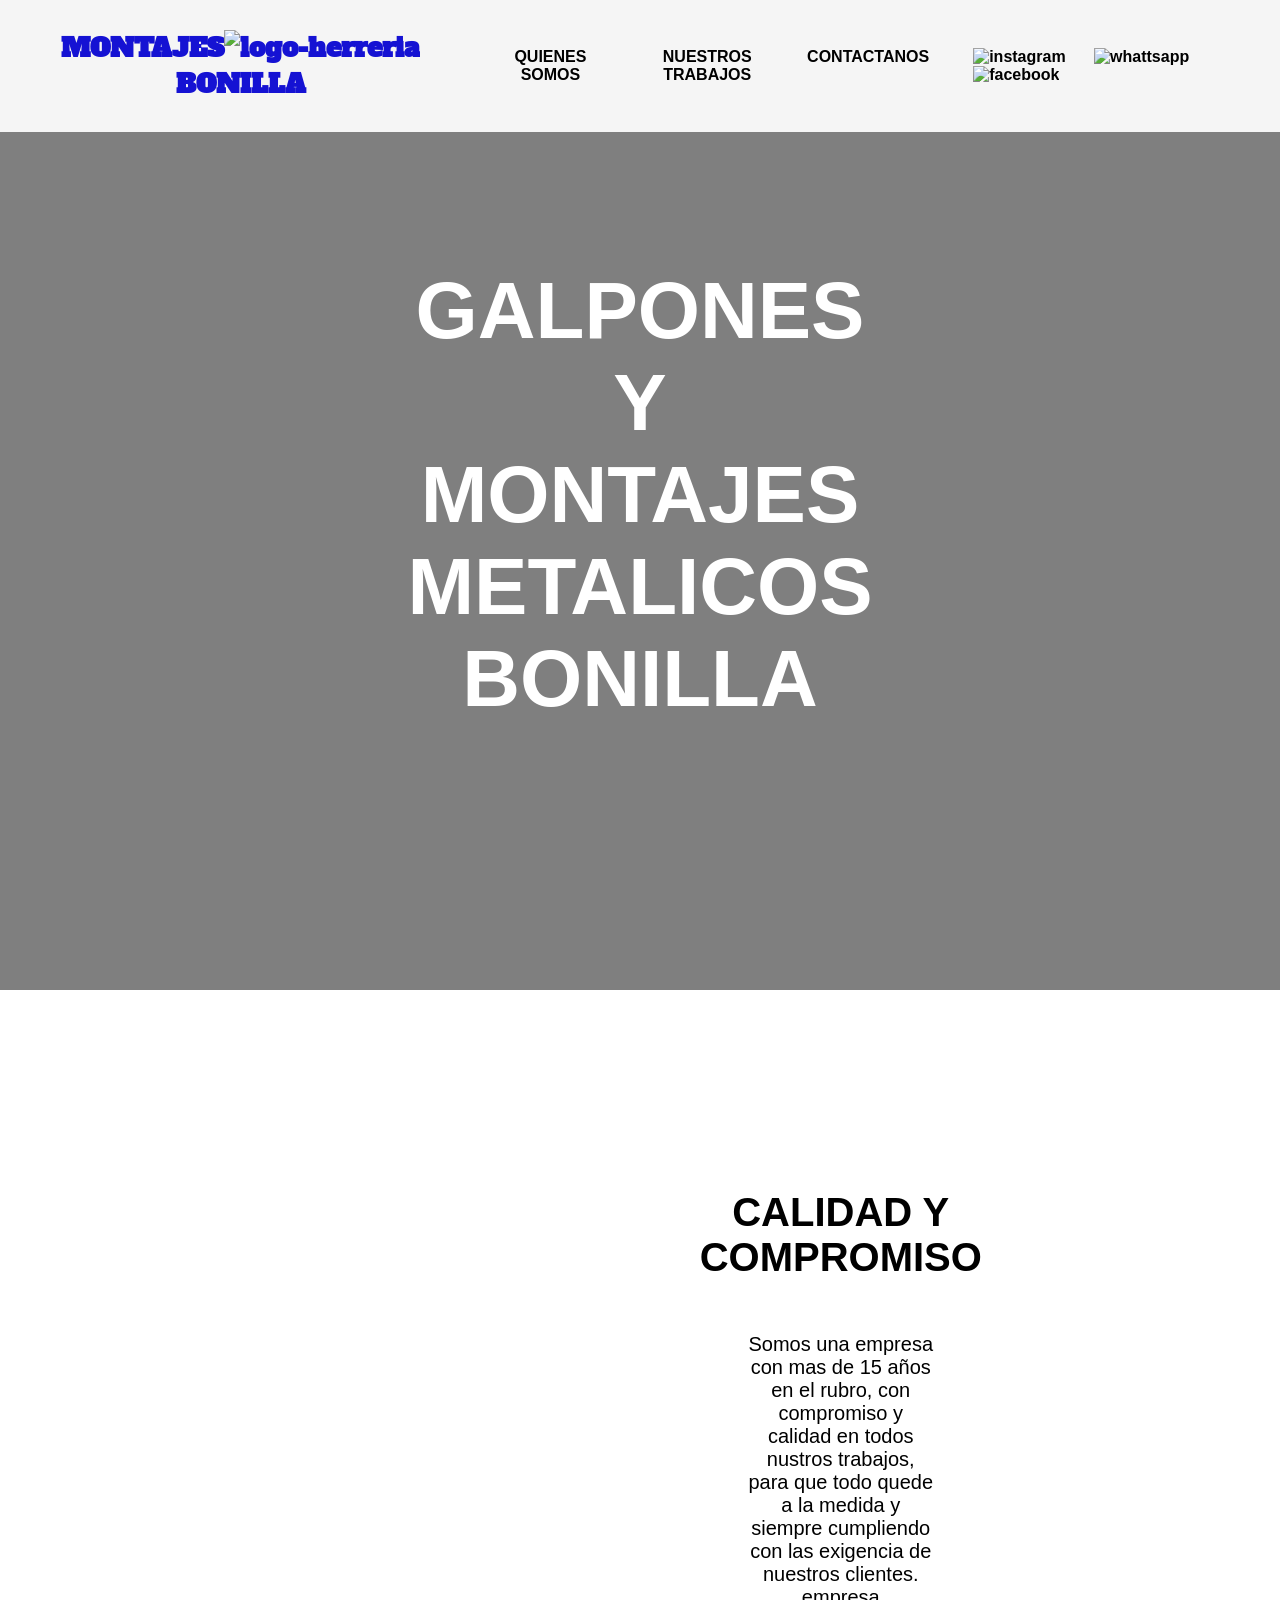
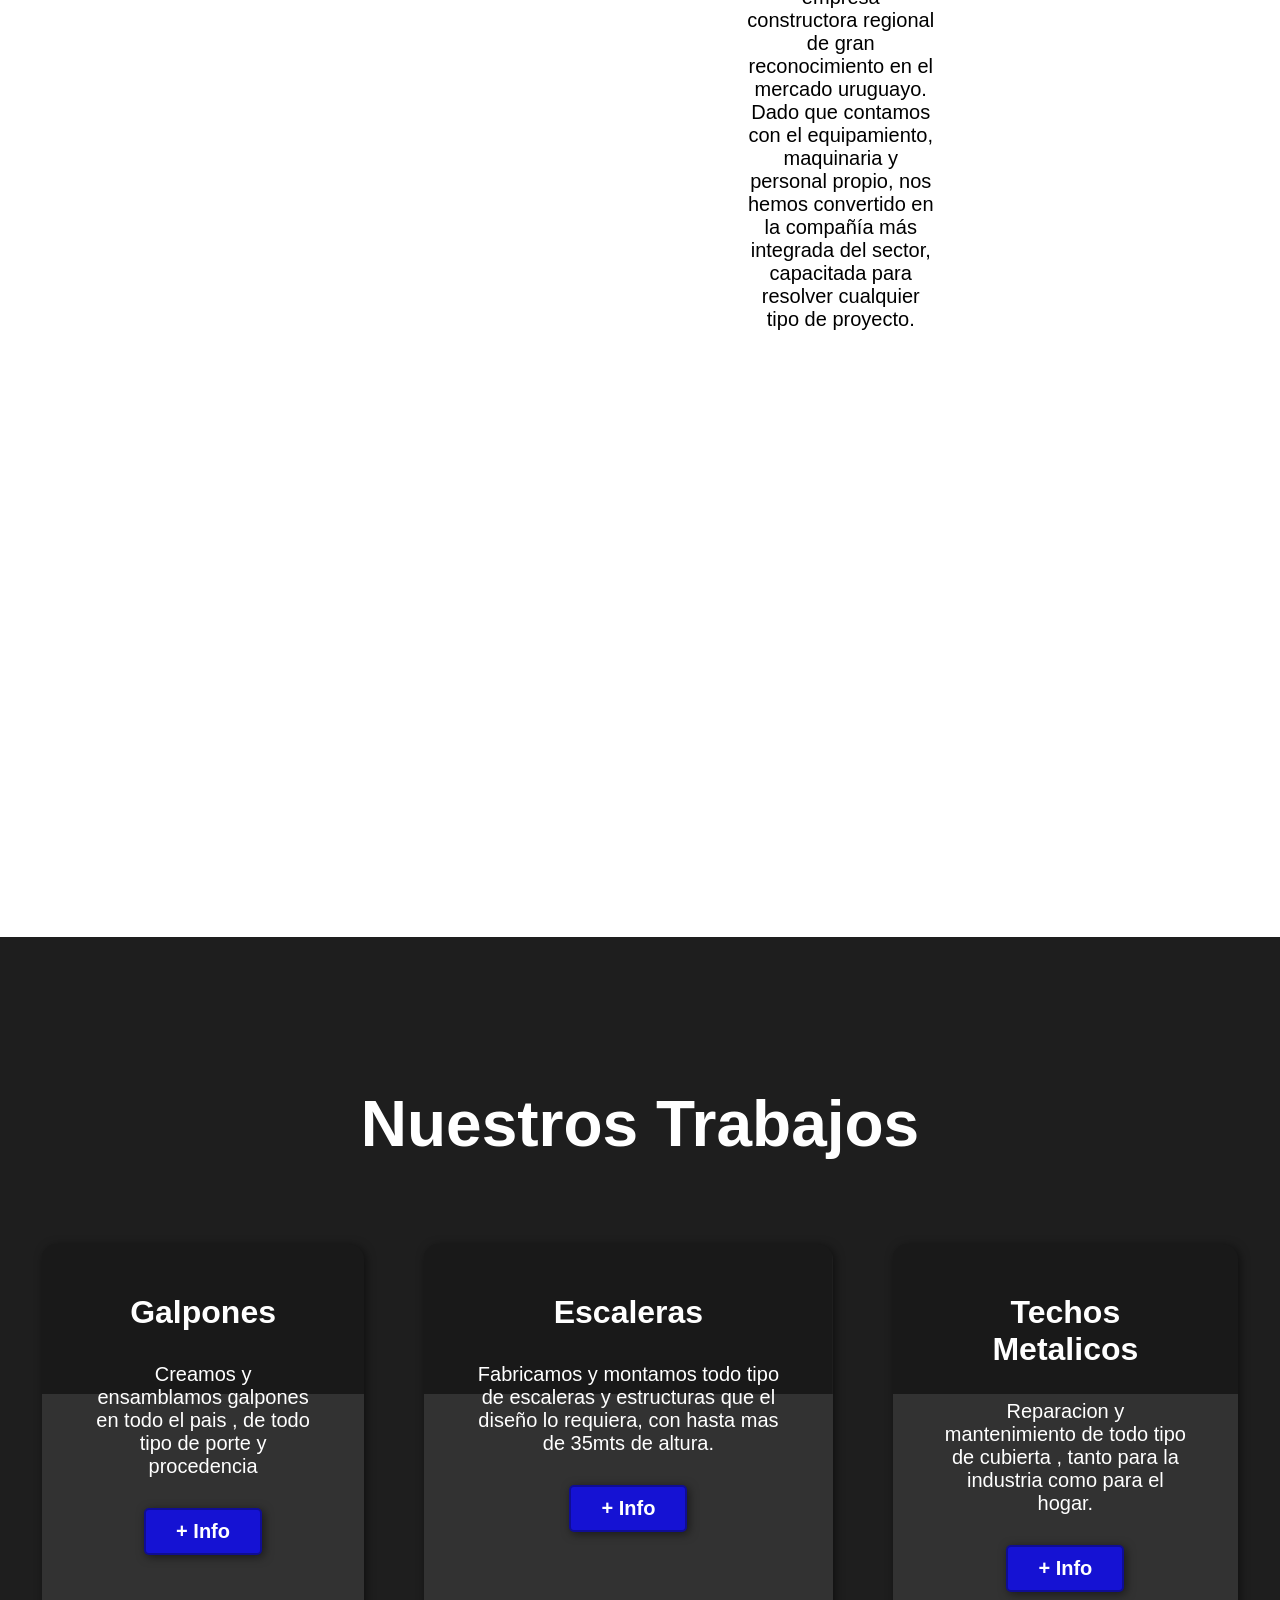
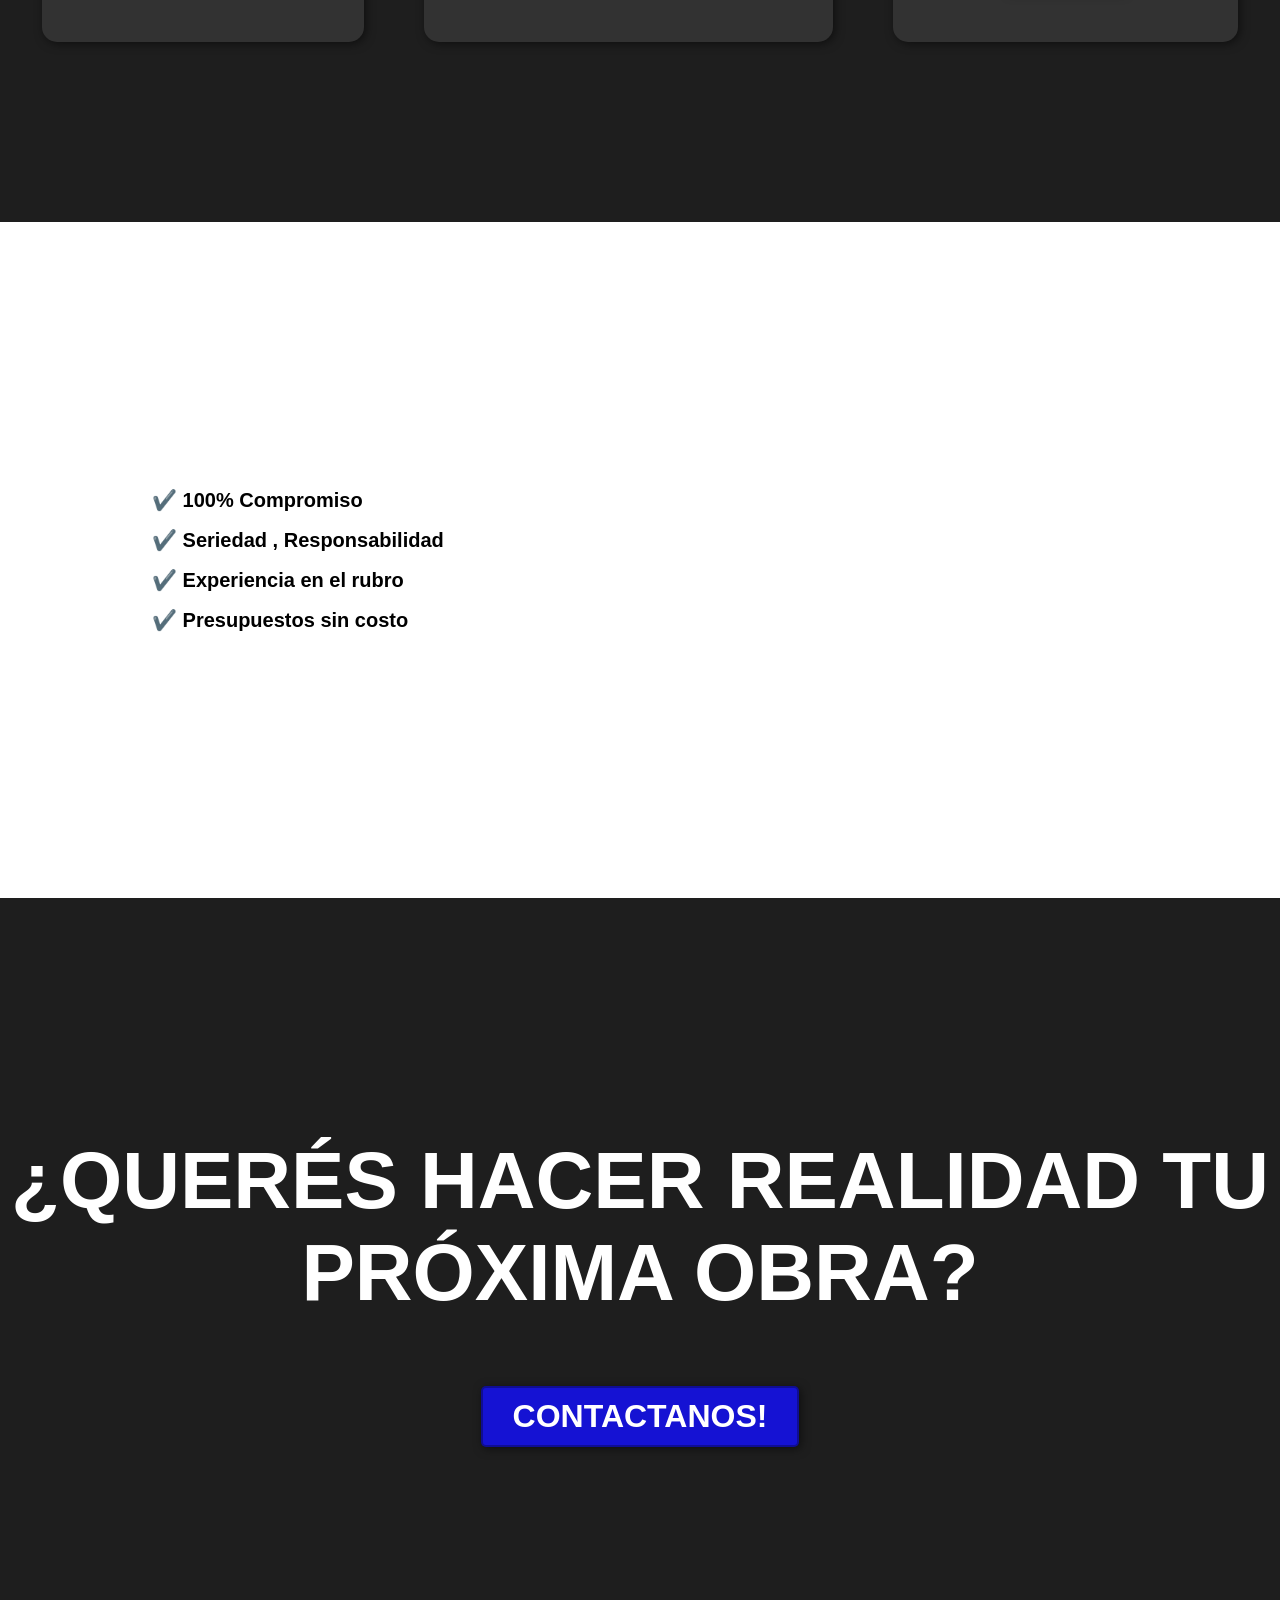
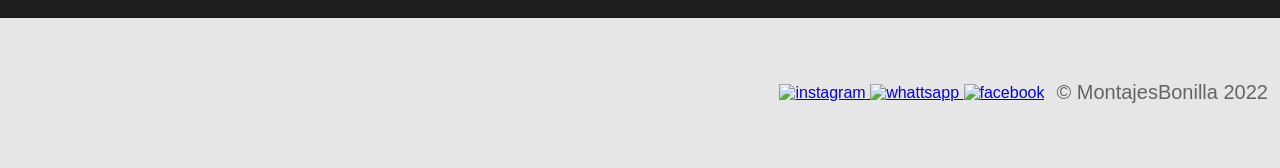
==== index.html @ 1d988ba9 "commit inicial" ====
<!DOCTYPE html>
<html lang="en">
<head>
    <title>MontajesMetalicos</title>
    
    <link rel="stylesheet" href="index.css">
    <link rel="preconnect" href="https://fonts.gstatic.com" crossorigin>
    <link rel="preconnect" href="https://fonts.googleapis.com">
    <link rel="preconnect" href="https://fonts.googleapis.com">
    <link rel="preconnect" href="https://fonts.gstatic.com" crossorigin>
    <link href="https://fonts.googleapis.com/css2?family=Alfa+Slab+One&display=swap" rel="stylesheet">

</head>
<body>
    <header>
        <div class="container">
            
            <a class="logo-a" href="index.html"><p class="logo"> MONTAJES<img class="img-logo" src="media/logoherrero.png" alt="logo-herreria">BONILLA</p></a>
            

            <nav>
                <a href="#calidad">QUIENES SOMOS</a>
                <a href="#nuestros-programas">NUESTROS TRABAJOS</a>
                <a href="#caracteristicas">CONTACTANOS</a>
            </nav>

            <div class="img-face">

                <a href="https://www.instagram.com/herreria_y_montajemetalicos" target="_blank">
                    <img src="media/instagram.png" alt="instagram">
                </a>
              <a href="//wa.me/59894793989" target="_blank" >
                <img src="media/whatsapp.png" alt="whattsapp">
              </a>
            
             <a href="https://m.facebook.com/profile.php?id=100063585583463&_rdr" target="_blank"><img  src="media/facebook.png" alt="facebook"></a>
            </div>
        </div>
    </header>

    <section id="hero">
        <h1>GALPONES <br>Y <br>MONTAJES <br>METALICOS <br> BONILLA</h1>
       
    </section>

    <section id="calidad">
        <div class="container">
            <div class="img-container1"></div>
            <div class="img-container2"></div>
            <div class="img-container3"></div>
   
            <div class="texto">

                <h2>CALIDAD Y COMPROMISO</h2>
                <p>Somos una empresa con mas de 15 años en el rubro,
                   con compromiso y calidad en todos nustros trabajos,
                   para que todo quede a la medida y siempre cumpliendo con las exigencia de nuestros clientes.
                   empresa constructora regional de gran reconocimiento en el mercado uruguayo. 
                   Dado que contamos con el equipamiento, maquinaria y personal propio, 
                   nos hemos convertido en la compañía más integrada del sector, 
                   capacitada para resolver cualquier tipo de proyecto.
                   
                </p>
            </div>
        </div>
    </section>

    <section id="nuestros-programas">
        <div class="container">
            <h2>Nuestros Trabajos</h2>
            <div class="programas">
                <div class="carta">
                    <h3>Galpones</h3>
                    <p>Creamos y ensamblamos galpones en todo el pais , de todo tipo de porte y procedencia </p>
                    <form action="https://www.instagram.com/herreria_y_montajemetalicos" target="_blank">
                        <button>+ Info</button>
                    </form>
                    </div>
                <div class="carta">
                    <h3>Escaleras</h3>
                    <p>Fabricamos y montamos todo tipo de escaleras y estructuras que el diseño lo requiera, con hasta mas de 35mts de altura.</p>
                    <form action="https://www.instagram.com/herreria_y_montajemetalicos" target="_blank">
                        <button>+ Info</button>
                    </form>
                </div>
                <div class="carta">
                    <h3>Techos Metalicos</h3>
                    <p>Reparacion y mantenimiento de todo tipo de cubierta , tanto para la industria como para el hogar.</p>
                    <form action="https://www.instagram.com/herreria_y_montajemetalicos" target="_blank">
                        <button>+ Info</button>
                    </form>
                </div>  
            </div>
        </div>
    </section>

    <section id="caracteristicas">
        <div class="container">
            <ul>
                <li>✔️ 100% Compromiso</li>
                <li>✔️ Seriedad , Responsabilidad</li>
                <li>✔️ Experiencia en el rubro</li>
                <li>✔️ Presupuestos sin costo</li>
            </ul>
        </div>
    </section>

    <section id="final">
        <h2>¿QUERÉS HACER REALIDAD TU PRÓXIMA OBRA?</h2>
        <form action="https://wa.me/59894793989" target="_blank">
            <button class="btnescala">CONTACTANOS!</button>
        </form>
    </section>

    <footer>
        <div class="container">
            <div class="img-face">

                <a href="https://www.instagram.com/herreria_y_montajemetalicos" target="_blank">
                    <img src="media/instagram.png" alt="instagram">
                </a>
              <a href="//wa.me/59894793989" target="_blank" >
                <img src="media/whatsapp.png" alt="whattsapp">
              </a>
            
             <a href="https://m.facebook.com/profile.php?id=100063585583463&_rdr" target="_blank"><img  src="media/facebook.png" alt="facebook"></a>
            </div>
            <p>&copy; MontajesBonilla 2022</p>
        </div>
    </footer>
</body>
</html>
---- index.css ----
*{
    box-sizing: border-box;
}

html{
    scroll-behavior: smooth;
}

body{
    font-family: 'Roboto', sans-serif;
    margin: 0;
}

h1{ font-size: 3.3em;}
h2{ font-size: 2.5em;}
h3{ font-size: 2em;}
p{ font-size: 1.25em; text-align: center;} 
ul{ list-style: none;}
li{ font-size: 1.25em;}

button{
    cursor: pointer;
    font-size: 1.25em;
    font-weight: bold;
    padding: 10px 30px;
    border-radius: 5px;
    border: 2px solid rgba(0,0,0,0.3);
    box-shadow: 2px 2px 10px rgba(0,0,0,0.5);
    color: white;
    background-color: rgb(21, 18, 211);
}

button:hover{
    background-color: rgb(21, 19, 167);
}

.container{
    max-width: 1400px;
    margin: auto;
}

.color-acento{ color:rgb(21, 18, 211); }

header{
    background-color: rgb(245,245,245);
    
}
.container .img-logo{
 height: 45px;
 width: 45px;
 padding: 0;
 margin: 0%;
}
header .logo{
    margin: 0;
    padding: 25px 10px;
    font-weight: bold;
    color: rgb(21, 18, 211);
    font-size: 1.6em;
    font-family: 'Alfa Slab One', cursive;
}

header .container{
    display: flex;
    flex-direction: column;
    align-items: center;
}
.container .img-face img:hover{
    transform: scale(1.3);
    transition: all 300ms ease;
}
.container .img-face img{
    width: 30px;
    height: 30px;
}
header nav{
    
    display: flex;
    flex-direction: column;
    text-align: center;
    padding-bottom: 25px;
}

header a{
    
    padding: 5px 12px;
    text-decoration: none;
    font-weight: bold;
    color: black;
}

header a:hover{
    color: rgb(21, 18, 211);
    transform: scale(1.1);
    transition: all 300ms ease;
    

}

#hero{
    display: flex;
    align-items: center;
    justify-content: center;
    text-align: center;
    flex-direction: column;
    height: 110vh;
    background-image: linear-gradient(
        0deg,
        rgba(0,0,0,0.5),
        rgba(0,0,0,0.5)
    )
    ,url("media/galpon.jpg");
    background-repeat: no-repeat;
    background-size: cover;
    background-position: center center;
}

#hero h1{
    color: white;
}


#calidad .container{
    text-align: center;
    padding: 200px 12px;
}

#nuestros-programas{
    background-color: rgb(30,30,30);
    color: white;
    text-align: center;
}

#nuestros-programas .container{
    padding: 150px 12px;
}

#nuestros-programas h2{
    margin-top: 0;
    font-size: 3.2em;
}

#nuestros-programas p{
    display: none;
}

#nuestros-programas .carta:hover{
    transform: scale(1.1);
    transition: all 300ms ease;
   
}

#nuestros-programas .carta{
    background-position: center center;
    background-size: cover;
    padding: 50px 0px;
    margin: 30px;
    border-radius: 15px;
}

.carta:first-child{
    background-image: linear-gradient(
        0deg,
        rgba(0,0,0,0.5),
        rgba(0,0,0,0.5)
    )
    ,url("media/masgalpones.jpg");

}

.carta:nth-child(2){
    background-image: linear-gradient(
        0deg,
        rgba(0,0,0,0.5),
        rgba(0,0,0,0.5)
    )
    ,url("media/escalera4.jpg");
}

.carta:nth-child(3){
    background-image: linear-gradient(
        0deg,
        rgba(0,0,0,0.5),
        rgba(0,0,0,0.5)
    )
    ,url("media/Techopro.jpg");

}

#caracteristicas .container{
    text-align: center;
    padding: 250px 12px;
}

#caracteristicas li{
    margin: 16px 0px;
    font-weight: bold;
}

#final{
    display: flex;
    flex-direction: column;
    justify-content: center;
    align-items: center;
    text-align: center;
    background-color: rgb(30,30,30);
    color: white;
    height: 80vh;
}

#final h2{
    font-size: 9vw;
}

#final button{
    font-size: 5vw;
}

footer{
   
    background-color: rgb(230,230,230);
}

footer p{
    margin: 0;
    padding: 12px;
    color: rgb(100,100,100);
}

footer .img-face img{
    width: 30px;
    height: 30px;
    
}


footer .container{
    height: 150px;
    display: flex;
    justify-content: center;
    align-items: center;
    text-align: center;
}

@media (min-width: 850px){
    header{
        position: fixed;
        width: 100%;
    }
    
    header .container{
        flex-direction: row;
        justify-content: space-between;
    }

    header nav{
        flex-direction: row;
        padding-bottom: 0;
        padding-right: 20px;
    }

    #hero h1{
        font-size: 5em;
    }

    #calidad .container{
        display: grid;
        row-gap: 10px;
        column-gap: 10px;
        grid-template-columns: repeat(4,1fr);
        grid-template-rows: repeat(3,1fr);
        grid-auto-columns: minmax(200px auto);
        grid-auto-rows: minmax(200px,auto);
    }

     #calidad{
        max-width: 1200px;
        margin: auto;
     }

    #calidad .texto{
        grid-column: 3/5;
        grid-row: 1/3;
        width: 50%;
        align-items: center;
        max-width: 600px;
        text-align: center;
        padding-left: 100px;
        display: flex;
        flex-direction: column;
        justify-content: center;
    }

    #calidad h2{
        margin-top: 0px;
    }

    #calidad .img-container1{
        border-radius: 5px;
        grid-column: 1/3;
        grid-row: 1/2;
        background-image: url("media/gruapro34.jpg");
        background-size: cover;
        background-position: center center;
        height: auto;
        width: auto; 
    }

    #calidad .img-container2{
        border-radius: 5px;
        grid-column: 1/2;
        grid-row: 2/3;
        background-image: url("media/patiocasa.jpg");
        background-size: cover;
        background-position: center center;
        height: auto;
        width: auto; 
    }
    #calidad .img-container3{
        border-radius: 5px;
        grid-column: 2/3;
        grid-row: 2/3;
        background-image: url("media/trabajadorenescalera.jpg");
        background-size: cover;
        background-position: center center;
        height: auto;
        width: auto; 
    }

    #nuestros-programas .programas{
        display: flex;
        justify-content: center;
    }

    #nuestros-programas p{
        display: block;
        margin-bottom: 30px;
    }

    #nuestros-programas h2{
        font-size: 4em;
    }

    #nuestros-programas h3{
        margin-top: 0;
    }

    #nuestros-programas .carta{
        
        padding: 50px;
        background-size: 100% 150px;
        background-repeat: no-repeat;
        background-position-y: 0;
        background-color: rgba(50, 50, 50, 1);
        box-shadow: 2px 2px 10px rgba(0,0,0,0.5);
    }
    #nuestros-programas .carta:hover{
        transform: scale(1.1);
        transition: all 300ms ease;
       
    }

    .carta:first-child{
        background-image: linear-gradient(
            0deg,
            rgba(0,0,0,0.5),
            rgba(0,0,0,0.5)
        )
        ,url("media/galpon2.jpg");

    }

    .carta:nth-child(2){
        background-image: linear-gradient(
            0deg,
            rgba(0,0,0,0.5),
            rgba(0,0,0,0.5)
        )
        ,url("media/escalera4.jpg");
    }

    .carta:nth-child(3){
        background-image: linear-gradient(
            0deg,
            rgba(0,0,0,0.5),
            rgba(0,0,0,0.5)
        )
        ,url("media/Techopro.jpg");

    }

    #caracteristicas{
        background-image: url("media/logoherrero.png");
        background-repeat: no-repeat;
        background-size: 500px 400px;
        background-position: calc(100vw - 500px) 120px;
    }

    #caracteristicas .container{
        text-align: initial;
    }

    #caracteristicas ul{
        margin-left: 100px;
    }

    #final h2{
        font-size: 5em;
    }
    #final .btnescala:hover{
        transform: scale(1.1);
        cursor: pointer;
        transition: all 300ms ease;
    }
    #final button{
        font-size: 2em;

    }

    footer .container{
        justify-content: flex-end;
    }
}

@media (min-width: 1200px) {
    #caracteristicas{
        background-position-x: calc(100vw - 800px);
    }
}
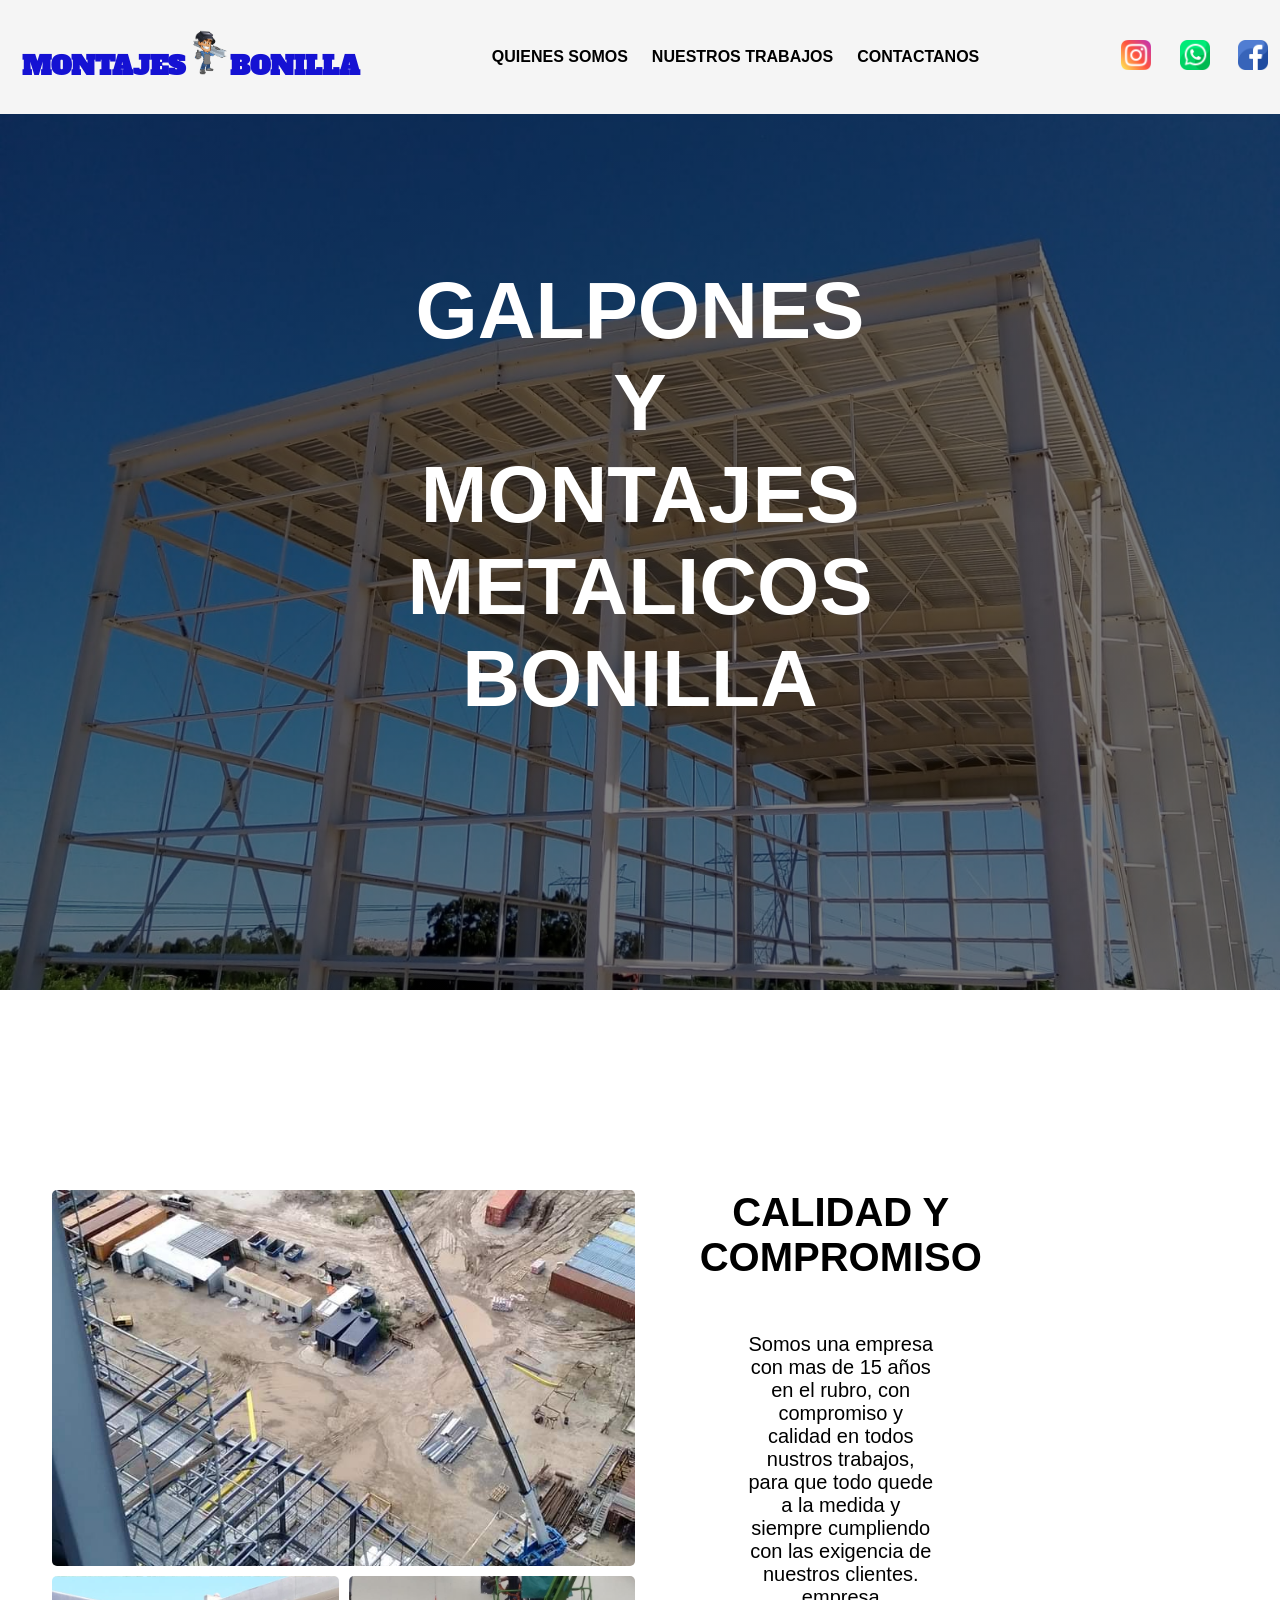
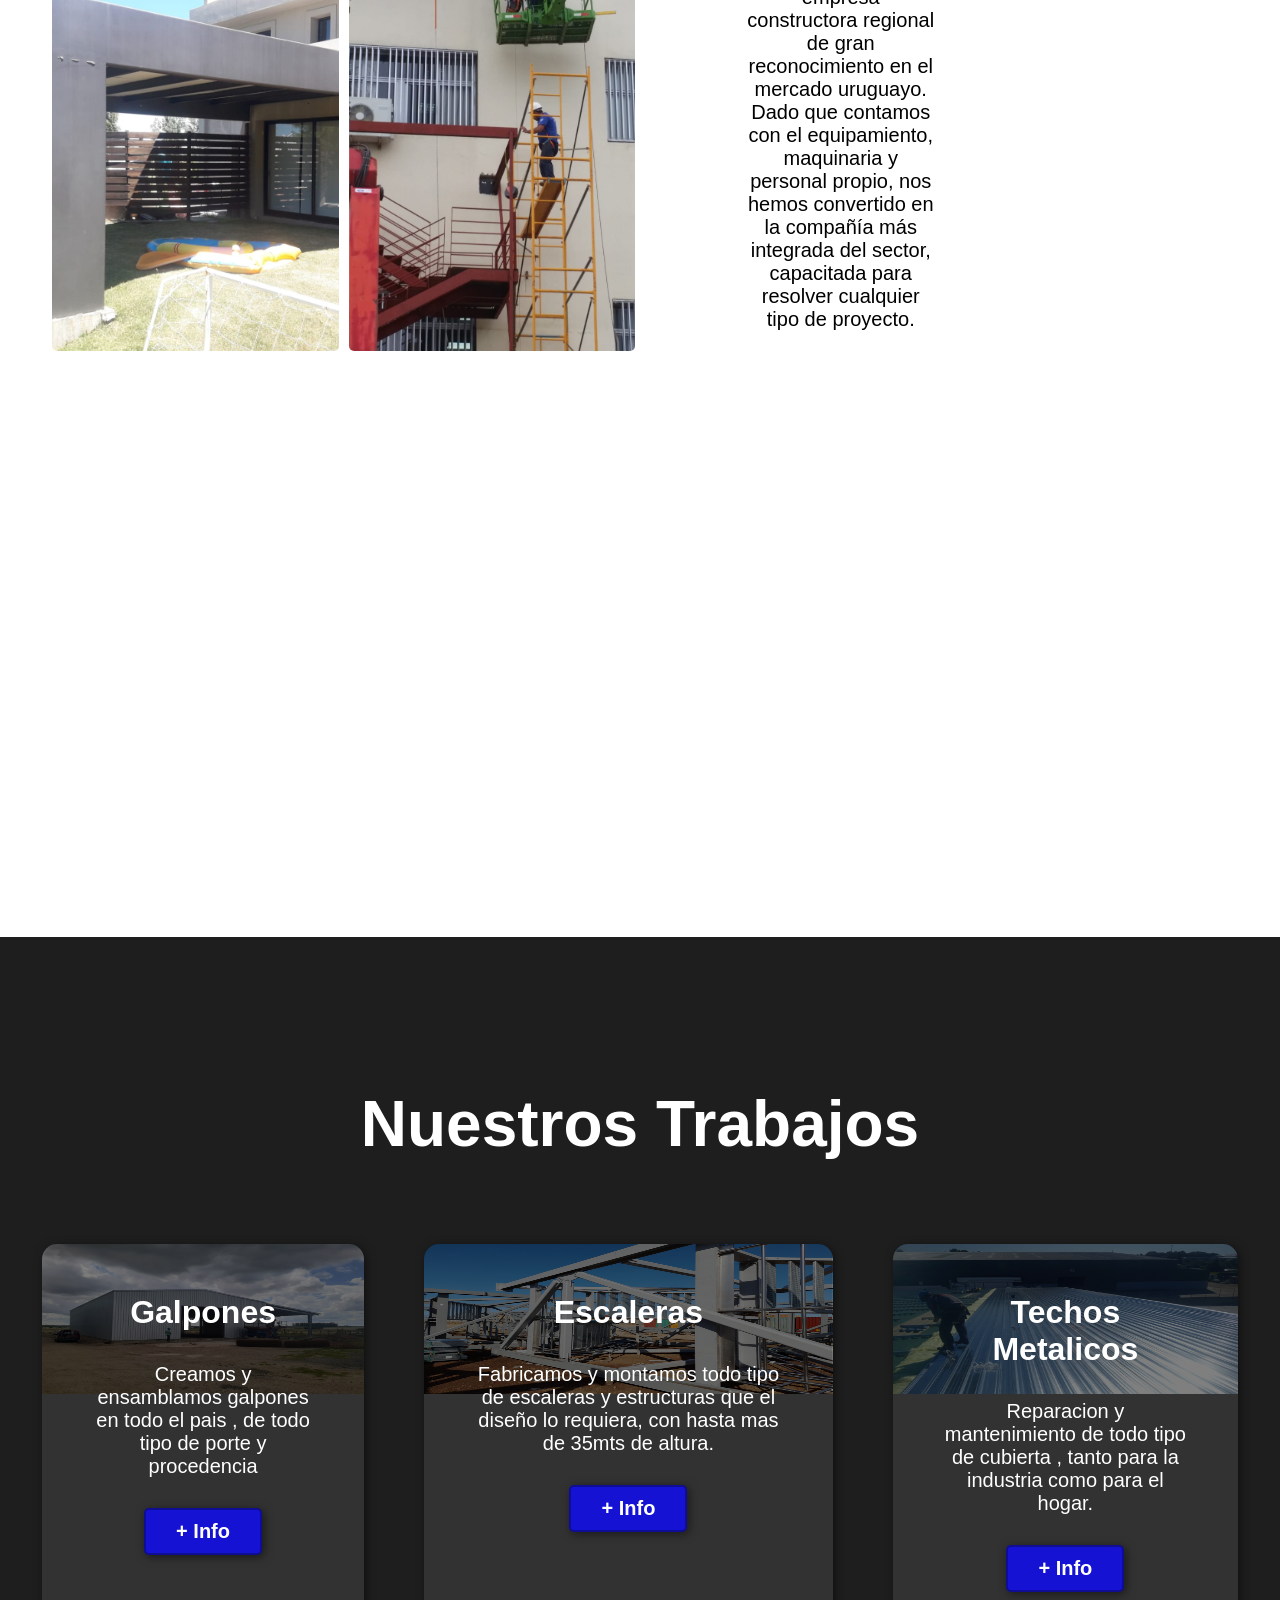
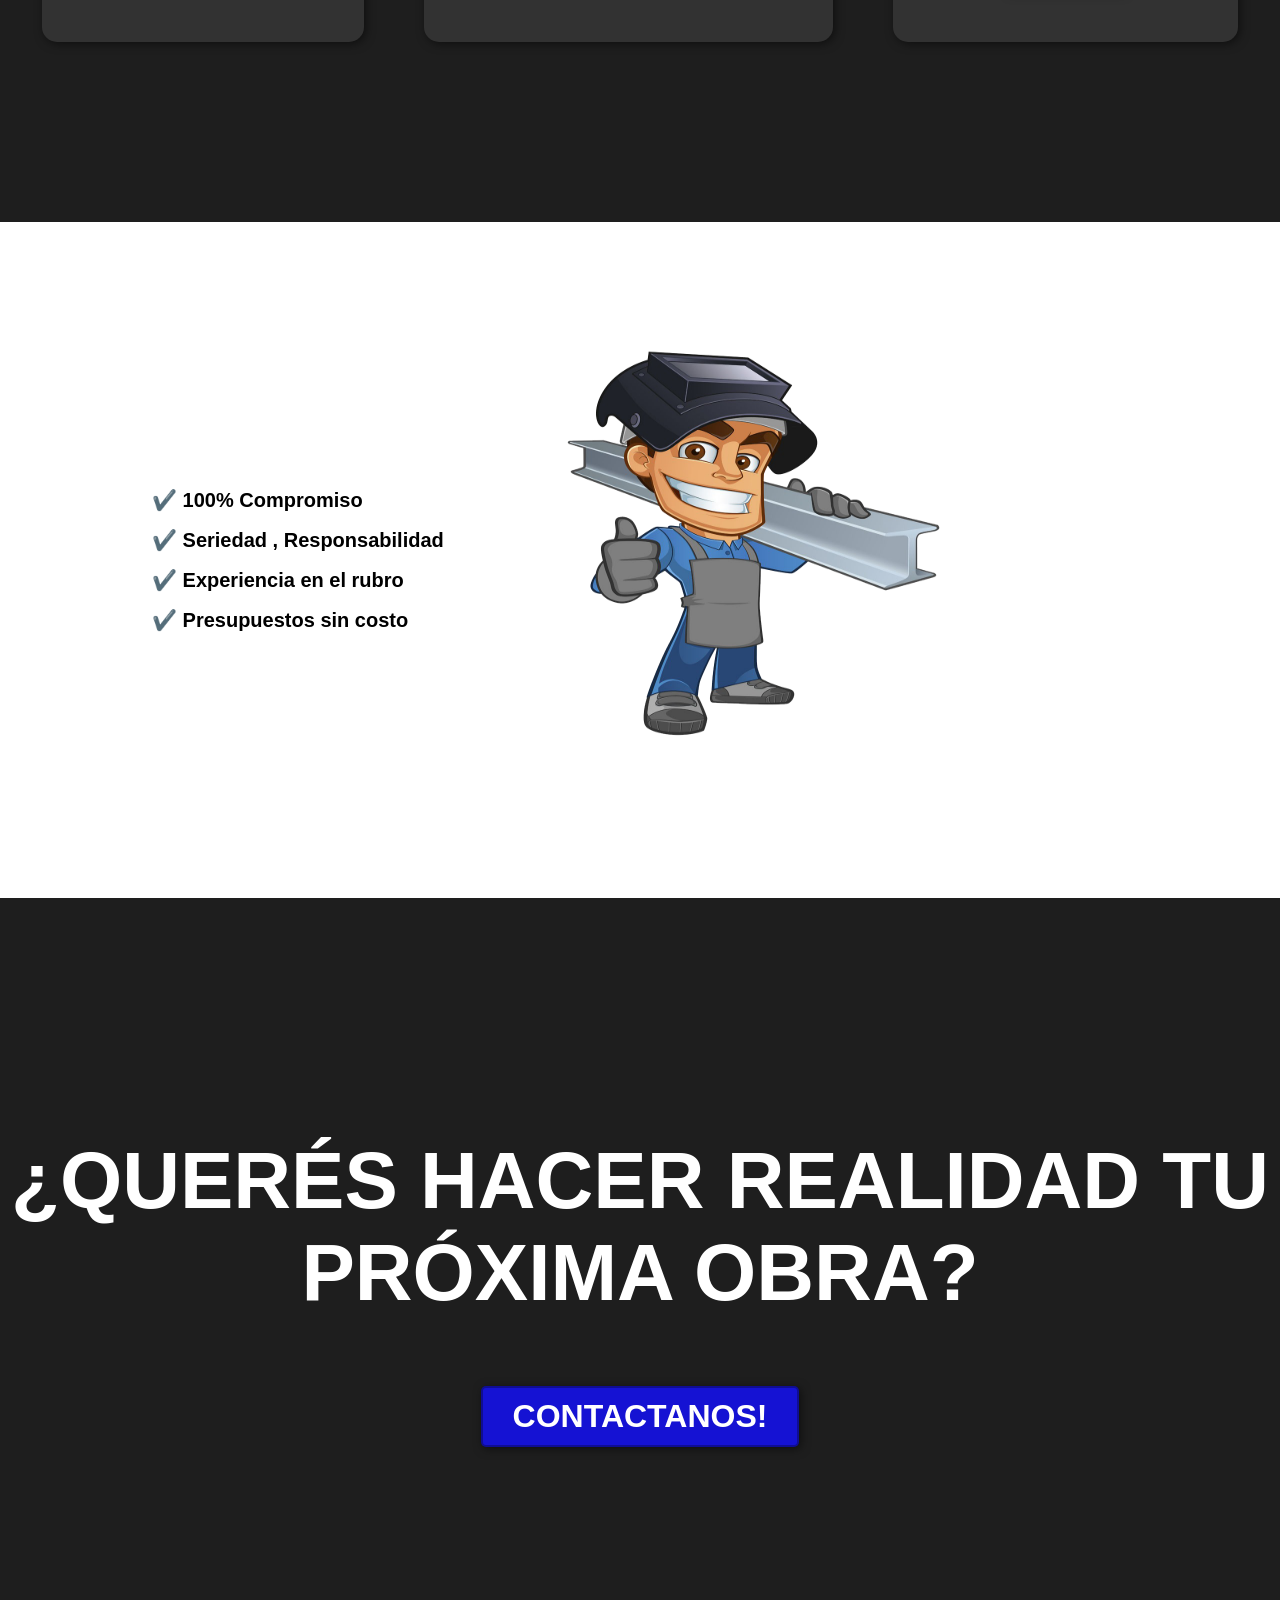
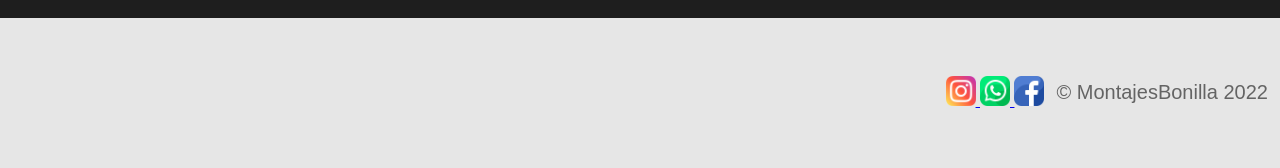
==== commit 32170b85: "Primer commit montajes metalicos" ====
--- a/index.html
+++ b/index.html
@@ -49,7 +49,7 @@
             <div class="img-container2"></div>
             <div class="img-container3"></div>
    
-            <div class="texto">
+            <div class="texto">         
 
                 <h2>CALIDAD Y COMPROMISO</h2>
                 <p>Somos una empresa con mas de 15 años en el rubro,
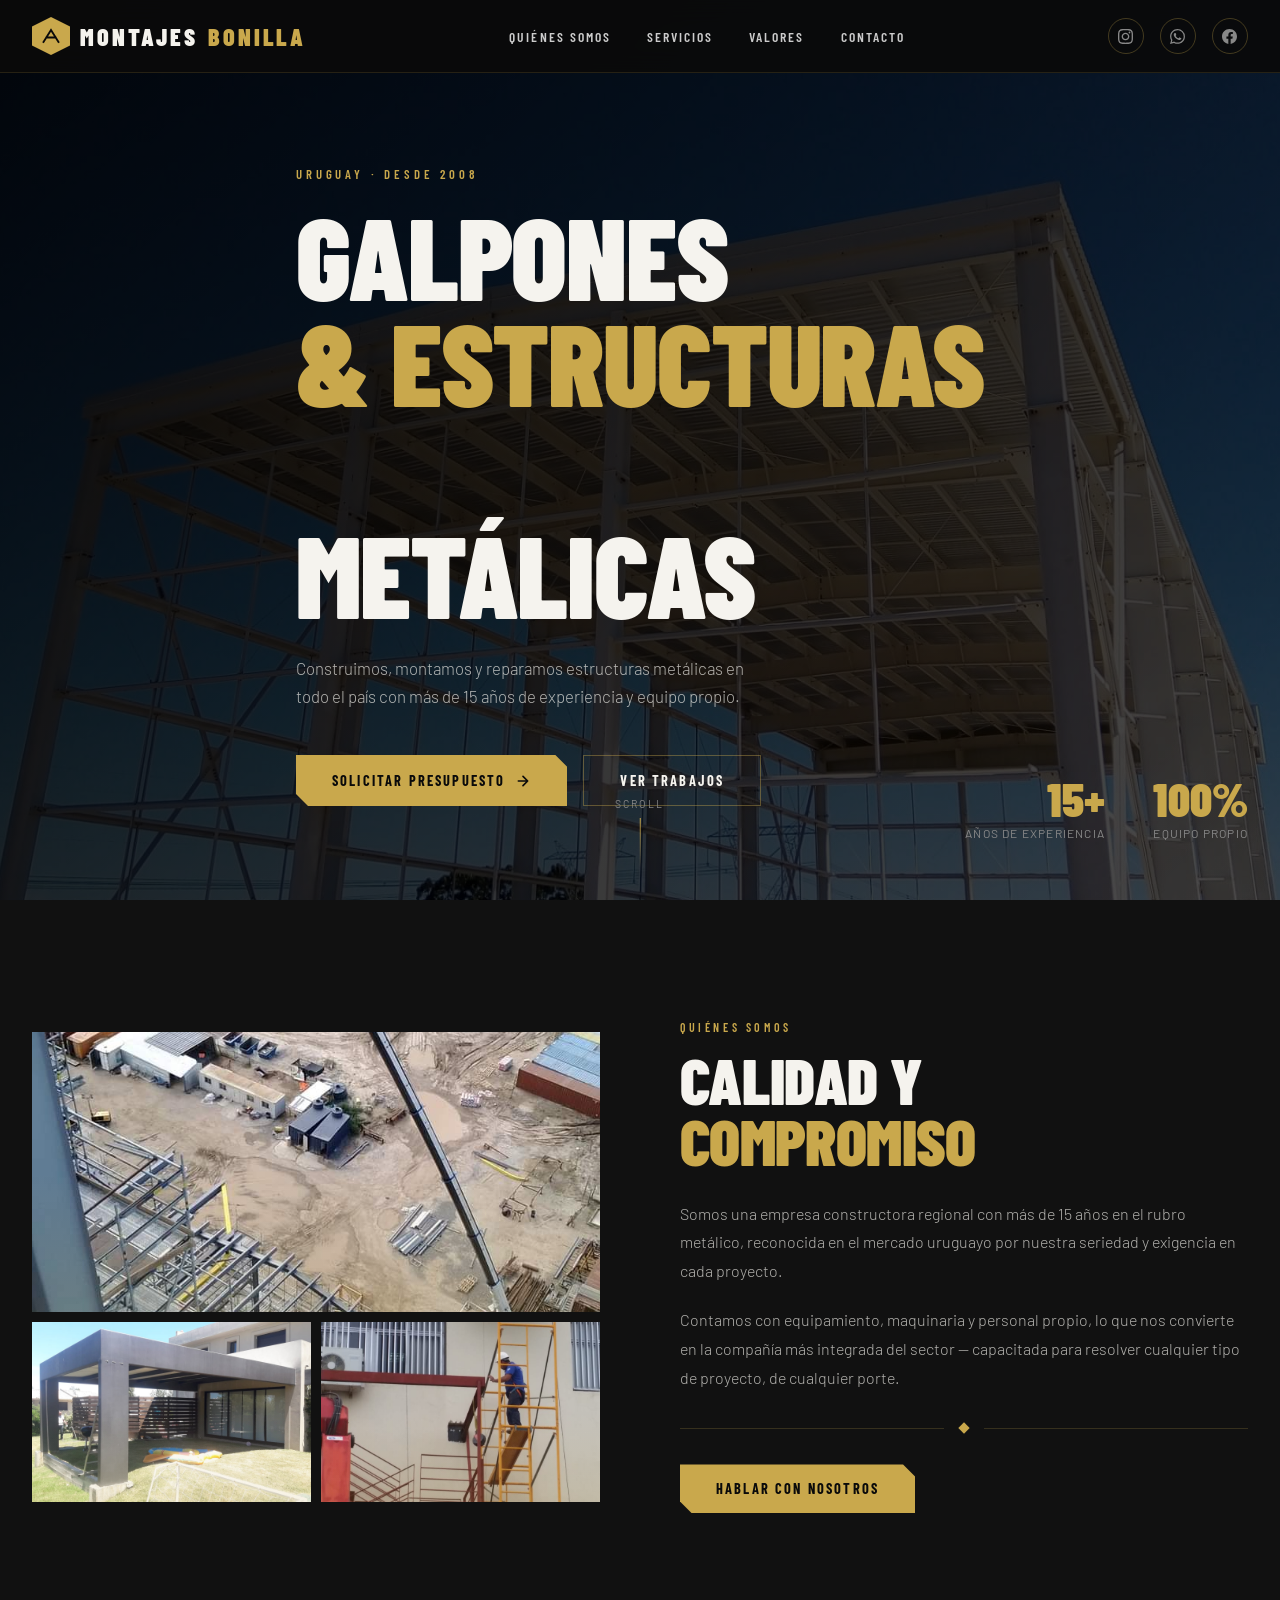
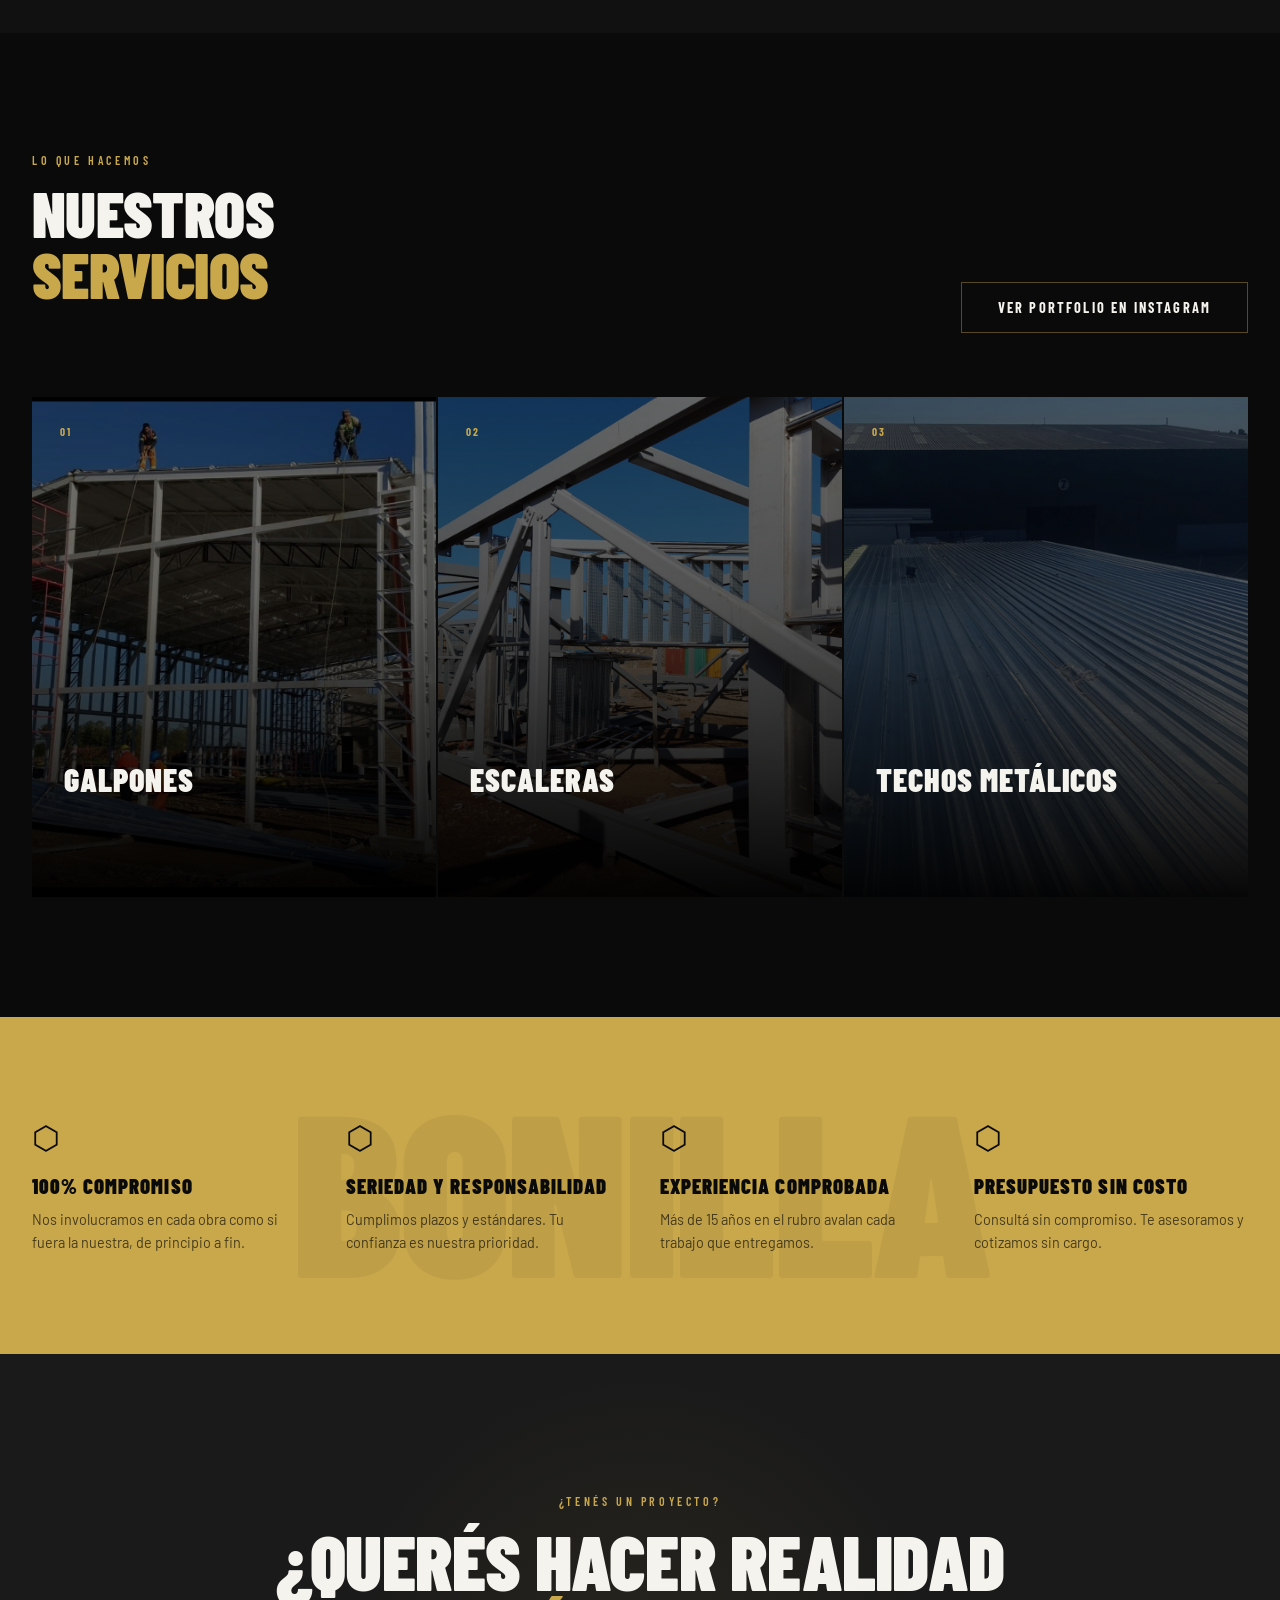
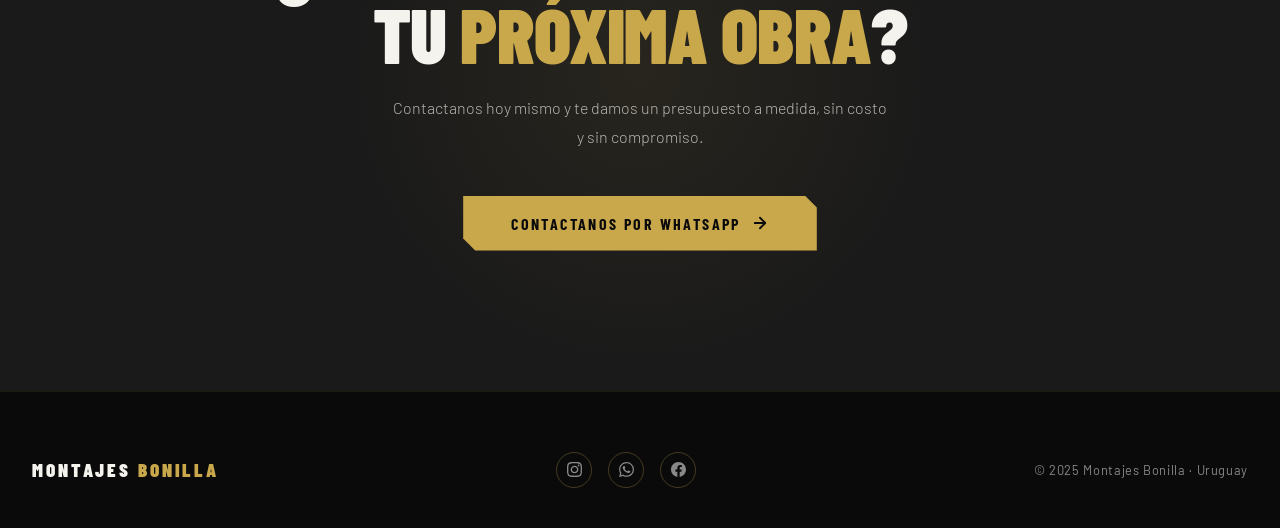
==== commit f589b114: "Add files via upload" ====
--- a/index.html
+++ b/index.html
@@ -1,132 +1,241 @@
 <!DOCTYPE html>
-<html lang="en">
+<html lang="es">
 <head>
-    <title>MontajesMetalicos</title>
-    
-    <link rel="stylesheet" href="index.css">
-    <link rel="preconnect" href="https://fonts.gstatic.com" crossorigin>
-    <link rel="preconnect" href="https://fonts.googleapis.com">
+    <meta charset="UTF-8">
+    <meta name="viewport" content="width=device-width, initial-scale=1.0">
+    <title>Montajes Bonilla</title>
+    <link rel="stylesheet" href="style.css">
     <link rel="preconnect" href="https://fonts.googleapis.com">
     <link rel="preconnect" href="https://fonts.gstatic.com" crossorigin>
-    <link href="https://fonts.googleapis.com/css2?family=Alfa+Slab+One&display=swap" rel="stylesheet">
-
+    <link href="https://fonts.googleapis.com/css2?family=Barlow+Condensed:wght@400;600;700;900&family=Barlow:wght@300;400;500&display=swap" rel="stylesheet">
+    
 </head>
 <body>
+
+    <!-- HEADER -->
     <header>
-        <div class="container">
-            
-            <a class="logo-a" href="index.html"><p class="logo"> MONTAJES<img class="img-logo" src="media/logoherrero.png" alt="logo-herreria">BONILLA</p></a>
-            
+        <div class="inner">
+            <a href="#" class="logo">
+                <div class="logo-icon">
+                    <svg width="18" height="18" viewBox="0 0 24 24" fill="none" stroke="#0a0a0a" stroke-width="2.5" stroke-linecap="square">
+                        <path d="M2 20L12 4L22 20M6 14h12"/>
+                    </svg>
+                </div>
+                Montajes <span>Bonilla</span>
+            </a>
 
             <nav>
-                <a href="#calidad">QUIENES SOMOS</a>
-                <a href="#nuestros-programas">NUESTROS TRABAJOS</a>
-                <a href="#caracteristicas">CONTACTANOS</a>
+                <a href="#nosotros">Quiénes Somos</a>
+                <a href="#servicios">Servicios</a>
+                <a href="#valores">Valores</a>
+                <a href="#cta">Contacto</a>
             </nav>
 
-            <div class="img-face">
-
-                <a href="https://www.instagram.com/herreria_y_montajemetalicos" target="_blank">
-                    <img src="media/instagram.png" alt="instagram">
-                </a>
-              <a href="//wa.me/59894793989" target="_blank" >
-                <img src="media/whatsapp.png" alt="whattsapp">
-              </a>
-            
-             <a href="https://m.facebook.com/profile.php?id=100063585583463&_rdr" target="_blank"><img  src="media/facebook.png" alt="facebook"></a>
+            <div class="social-icons">
+                <!-- Instagram -->
+                <a href="https://www.instagram.com/montajes.bonilla?igsh=MTc2N3Y1MDQ4ZXo5OQ==" target="_blank" title="Instagram">
+                    <svg viewBox="0 0 24 24"><path d="M12 2.163c3.204 0 3.584.012 4.85.07 3.252.148 4.771 1.691 4.919 4.919.058 1.265.069 1.645.069 4.849 0 3.205-.012 3.584-.069 4.849-.149 3.225-1.664 4.771-4.919 4.919-1.266.058-1.644.07-4.85.07-3.204 0-3.584-.012-4.849-.07-3.26-.149-4.771-1.699-4.919-4.92-.058-1.265-.07-1.644-.07-4.849 0-3.204.013-3.583.07-4.849.149-3.227 1.664-4.771 4.919-4.919 1.266-.057 1.645-.069 4.849-.069zm0-2.163c-3.259 0-3.667.014-4.947.072-4.358.2-6.78 2.618-6.98 6.98-.059 1.281-.073 1.689-.073 4.948 0 3.259.014 3.668.072 4.948.2 4.358 2.618 6.78 6.98 6.98 1.281.058 1.689.072 4.948.072 3.259 0 3.668-.014 4.948-.072 4.354-.2 6.782-2.618 6.979-6.98.059-1.28.073-1.689.073-4.948 0-3.259-.014-3.667-.072-4.947-.196-4.354-2.617-6.78-6.979-6.98-1.281-.059-1.69-.073-4.949-.073zm0 5.838c-3.403 0-6.162 2.759-6.162 6.162s2.759 6.163 6.162 6.163 6.162-2.759 6.162-6.163c0-3.403-2.759-6.162-6.162-6.162zm0 10.162c-2.209 0-4-1.79-4-4 0-2.209 1.791-4 4-4s4 1.791 4 4c0 2.21-1.791 4-4 4zm6.406-11.845c-.796 0-1.441.645-1.441 1.44s.645 1.44 1.441 1.44c.795 0 1.439-.645 1.439-1.44s-.644-1.44-1.439-1.44z"/></svg>
+                </a>
+                <!-- WhatsApp -->
+                <a href="https://wa.me/59894793989" target="_blank" title="WhatsApp">
+                    <svg viewBox="0 0 24 24"><path d="M17.472 14.382c-.297-.149-1.758-.867-2.03-.967-.273-.099-.471-.148-.67.15-.197.297-.767.966-.94 1.164-.173.199-.347.223-.644.075-.297-.15-1.255-.463-2.39-1.475-.883-.788-1.48-1.761-1.653-2.059-.173-.297-.018-.458.13-.606.134-.133.298-.347.446-.52.149-.174.198-.298.298-.497.099-.198.05-.371-.025-.52-.075-.149-.669-1.612-.916-2.207-.242-.579-.487-.5-.669-.51-.173-.008-.371-.01-.57-.01-.198 0-.52.074-.792.372-.272.297-1.04 1.016-1.04 2.479 0 1.462 1.065 2.875 1.213 3.074.149.198 2.096 3.2 5.077 4.487.709.306 1.262.489 1.694.625.712.227 1.36.195 1.871.118.571-.085 1.758-.719 2.006-1.413.248-.694.248-1.289.173-1.413-.074-.124-.272-.198-.57-.347m-5.421 7.403h-.004a9.87 9.87 0 01-5.031-1.378l-.361-.214-3.741.982.998-3.648-.235-.374a9.86 9.86 0 01-1.51-5.26c.001-5.45 4.436-9.884 9.888-9.884 2.64 0 5.122 1.03 6.988 2.898a9.825 9.825 0 012.893 6.994c-.003 5.45-4.437 9.884-9.885 9.884m8.413-18.297A11.815 11.815 0 0012.05 0C5.495 0 .16 5.335.157 11.892c0 2.096.547 4.142 1.588 5.945L.057 24l6.305-1.654a11.882 11.882 0 005.683 1.448h.005c6.554 0 11.89-5.335 11.893-11.893a11.821 11.821 0 00-3.48-8.413Z"/></svg>
+                </a>
+                <!-- Facebook -->
+                <a href="https://m.facebook.com/profile.php?id=100063585583463" target="_blank" title="Facebook">
+                    <svg viewBox="0 0 24 24"><path d="M24 12.073c0-6.627-5.373-12-12-12s-12 5.373-12 12c0 5.99 4.388 10.954 10.125 11.854v-8.385H7.078v-3.47h3.047V9.43c0-3.007 1.792-4.669 4.533-4.669 1.312 0 2.686.235 2.686.235v2.953H15.83c-1.491 0-1.956.925-1.956 1.874v2.25h3.328l-.532 3.47h-2.796v8.385C19.612 23.027 24 18.062 24 12.073z"/></svg>
+                </a>
             </div>
         </div>
     </header>
 
+    <!-- HERO -->
     <section id="hero">
-        <h1>GALPONES <br>Y <br>MONTAJES <br>METALICOS <br> BONILLA</h1>
-       
-    </section>
-
-    <section id="calidad">
-        <div class="container">
-            <div class="img-container1"></div>
-            <div class="img-container2"></div>
-            <div class="img-container3"></div>
-   
-            <div class="texto">         
-
-                <h2>CALIDAD Y COMPROMISO</h2>
-                <p>Somos una empresa con mas de 15 años en el rubro,
-                   con compromiso y calidad en todos nustros trabajos,
-                   para que todo quede a la medida y siempre cumpliendo con las exigencia de nuestros clientes.
-                   empresa constructora regional de gran reconocimiento en el mercado uruguayo. 
-                   Dado que contamos con el equipamiento, maquinaria y personal propio, 
-                   nos hemos convertido en la compañía más integrada del sector, 
-                   capacitada para resolver cualquier tipo de proyecto.
-                   
+        <div class="hero-bg"></div>
+        <div class="hero-overlay"></div>
+
+        <div class="hero-content">
+            <p class="hero-eyebrow">Uruguay · Desde 2008</p>
+            <h1 class="hero-title">
+                Galpones<br>
+                <em>& Estructuras</em><br>
+                Metálicas
+            </h1>
+            <p class="hero-sub">
+                Construimos, montamos y reparamos estructuras metálicas en todo el país con más de 15 años de experiencia y equipo propio.
+            </p>
+            <div class="hero-cta">
+                <a href="https://wa.me/59894793989" target="_blank" class="btn-primary">
+                    Solicitar presupuesto
+                    <svg width="16" height="16" fill="none" stroke="currentColor" stroke-width="2.5" stroke-linecap="round" stroke-linejoin="round" viewBox="0 0 24 24"><path d="M5 12h14M12 5l7 7-7 7"/></svg>
+                </a>
+                <a href="#servicios" class="btn-secondary">Ver trabajos</a>
+            </div>
+        </div>
+
+        <div class="hero-stats">
+            <div class="stat">
+                <div class="stat-number">15+</div>
+                <div class="stat-label">Años de experiencia</div>
+            </div>
+            <div class="stat">
+                <div class="stat-number">100%</div>
+                <div class="stat-label">Equipo propio</div>
+            </div>
+        </div>
+
+        <div class="hero-scroll">
+            <span>Scroll</span>
+            <div class="scroll-line"></div>
+        </div>
+    </section>
+
+    <!-- NOSOTROS -->
+    <section id="nosotros">
+        <div class="inner">
+            <div class="image-grid">
+                <div class="img-block img-1"></div>
+                <div class="img-block img-2"></div>
+                <div class="img-block img-3"></div>
+            </div>
+
+            <div class="text-side">
+                <p class="section-eyebrow">Quiénes Somos</p>
+                <h2 class="section-title">Calidad y<br><span>Compromiso</span></h2>
+
+                <p class="section-body">
+                    Somos una empresa constructora regional con más de 15 años en el rubro metálico, reconocida en el mercado uruguayo por nuestra seriedad y exigencia en cada proyecto.
                 </p>
-            </div>
-        </div>
-    </section>
-
-    <section id="nuestros-programas">
-        <div class="container">
-            <h2>Nuestros Trabajos</h2>
-            <div class="programas">
-                <div class="carta">
-                    <h3>Galpones</h3>
-                    <p>Creamos y ensamblamos galpones en todo el pais , de todo tipo de porte y procedencia </p>
-                    <form action="https://www.instagram.com/herreria_y_montajemetalicos" target="_blank">
-                        <button>+ Info</button>
-                    </form>
+                <p class="section-body">
+                    Contamos con equipamiento, maquinaria y personal propio, lo que nos convierte en la compañía más integrada del sector — capacitada para resolver cualquier tipo de proyecto, de cualquier porte.
+                </p>
+
+                <div class="divider">
+                    <div class="divider-line"></div>
+                    <div class="divider-diamond"></div>
+                    <div class="divider-line"></div>
+                </div>
+
+                <a href="https://wa.me/59894793989" target="_blank" class="btn-primary">Hablar con nosotros</a>
+            </div>
+        </div>
+    </section>
+
+    <!-- SERVICIOS -->
+    <section id="servicios">
+        <div class="inner">
+            <div class="header-row">
+                <div>
+                    <p class="section-eyebrow">Lo que hacemos</p>
+                    <h2 class="section-title">Nuestros<br><span>Servicios</span></h2>
+                </div>
+                <a href="https://www.instagram.com/montajes.bonilla?igsh=MTc2N3Y1MDQ4ZXo5OQ==" target="_blank" class="btn-secondary">Ver portfolio en Instagram</a>
+            </div>
+
+            <div class="cards-grid">
+                <div class="card">
+                    <div class="card-bg" style="background-image: url('media/masgalpones.jpg')"></div>
+                    <div class="card-overlay"></div>
+                    <span class="card-number">01</span>
+                    <div class="card-content">
+                        <h3>Galpones</h3>
+                        <p>Creamos y ensamblamos galpones en todo el país, de todo tipo de porte y procedencia, adaptados a las necesidades de cada cliente.</p>
+                        <a href="https://www.instagram.com/montajes.bonilla?igsh=MTc2N3Y1MDQ4ZXo5OQ==" target="_blank" class="card-link">
+                            Ver ejemplos
+                            <svg width="14" height="14" fill="none" stroke="currentColor" stroke-width="2" stroke-linecap="round" stroke-linejoin="round" viewBox="0 0 24 24"><path d="M5 12h14M12 5l7 7-7 7"/></svg>
+                        </a>
                     </div>
-                <div class="carta">
-                    <h3>Escaleras</h3>
-                    <p>Fabricamos y montamos todo tipo de escaleras y estructuras que el diseño lo requiera, con hasta mas de 35mts de altura.</p>
-                    <form action="https://www.instagram.com/herreria_y_montajemetalicos" target="_blank">
-                        <button>+ Info</button>
-                    </form>
-                </div>
-                <div class="carta">
-                    <h3>Techos Metalicos</h3>
-                    <p>Reparacion y mantenimiento de todo tipo de cubierta , tanto para la industria como para el hogar.</p>
-                    <form action="https://www.instagram.com/herreria_y_montajemetalicos" target="_blank">
-                        <button>+ Info</button>
-                    </form>
-                </div>  
-            </div>
-        </div>
-    </section>
-
-    <section id="caracteristicas">
-        <div class="container">
-            <ul>
-                <li>✔️ 100% Compromiso</li>
-                <li>✔️ Seriedad , Responsabilidad</li>
-                <li>✔️ Experiencia en el rubro</li>
-                <li>✔️ Presupuestos sin costo</li>
-            </ul>
-        </div>
-    </section>
-
-    <section id="final">
-        <h2>¿QUERÉS HACER REALIDAD TU PRÓXIMA OBRA?</h2>
-        <form action="https://wa.me/59894793989" target="_blank">
-            <button class="btnescala">CONTACTANOS!</button>
-        </form>
-    </section>
-
+                </div>
+
+                <div class="card">
+                    <div class="card-bg" style="background-image: url('media/escalera4.jpg')"></div>
+                    <div class="card-overlay"></div>
+                    <span class="card-number">02</span>
+                    <div class="card-content">
+                        <h3>Escaleras</h3>
+                        <p>Fabricamos y montamos todo tipo de escaleras y estructuras hasta más de 35 metros de altura, con el diseño que cada proyecto requiera.</p>
+                        <a href="https://www.instagram.com/montajes.bonilla?igsh=MTc2N3Y1MDQ4ZXo5OQ==" target="_blank" class="card-link">
+                            Ver ejemplos
+                            <svg width="14" height="14" fill="none" stroke="currentColor" stroke-width="2" stroke-linecap="round" stroke-linejoin="round" viewBox="0 0 24 24"><path d="M5 12h14M12 5l7 7-7 7"/></svg>
+                        </a>
+                    </div>
+                </div>
+
+                <div class="card">
+                    <div class="card-bg" style="background-image: url('media/Techopro.jpg')"></div>
+                    <div class="card-overlay"></div>
+                    <span class="card-number">03</span>
+                    <div class="card-content">
+                        <h3>Techos Metálicos</h3>
+                        <p>Reparación y mantenimiento de todo tipo de cubierta, tanto para la industria como para el hogar, con garantía de durabilidad.</p>
+                        <a href="https://www.instagram.com/montajes.bonilla?igsh=MTc2N3Y1MDQ4ZXo5OQ==" target="_blank" class="card-link">
+                            Ver ejemplos
+                            <svg width="14" height="14" fill="none" stroke="currentColor" stroke-width="2" stroke-linecap="round" stroke-linejoin="round" viewBox="0 0 24 24"><path d="M5 12h14M12 5l7 7-7 7"/></svg>
+                        </a>
+                    </div>
+                </div>
+            </div>
+        </div>
+    </section>
+
+    <!-- VALORES -->
+    <section id="valores">
+        <div class="inner">
+            <div class="valor-item">
+                <div class="valor-icon">⬡</div>
+                <div class="valor-title">100% Compromiso</div>
+                <div class="valor-desc">Nos involucramos en cada obra como si fuera la nuestra, de principio a fin.</div>
+            </div>
+            <div class="valor-item">
+                <div class="valor-icon">⬡</div>
+                <div class="valor-title">Seriedad y Responsabilidad</div>
+                <div class="valor-desc">Cumplimos plazos y estándares. Tu confianza es nuestra prioridad.</div>
+            </div>
+            <div class="valor-item">
+                <div class="valor-icon">⬡</div>
+                <div class="valor-title">Experiencia Comprobada</div>
+                <div class="valor-desc">Más de 15 años en el rubro avalan cada trabajo que entregamos.</div>
+            </div>
+            <div class="valor-item">
+                <div class="valor-icon">⬡</div>
+                <div class="valor-title">Presupuesto sin Costo</div>
+                <div class="valor-desc">Consultá sin compromiso. Te asesoramos y cotizamos sin cargo.</div>
+            </div>
+        </div>
+    </section>
+
+    <!-- CTA FINAL -->
+    <section id="cta">
+        <div class="inner">
+            <p class="section-eyebrow">¿Tenés un proyecto?</p>
+            <h2 class="section-title">¿Querés hacer realidad<br>tu <span>próxima obra</span>?</h2>
+            <p class="section-body">Contactanos hoy mismo y te damos un presupuesto a medida, sin costo y sin compromiso.</p>
+            <a href="https://wa.me/59894793989" target="_blank" class="btn-primary" style="font-size: 1rem; padding: 18px 48px;">
+                Contactanos por WhatsApp
+                <svg width="18" height="18" fill="none" stroke="currentColor" stroke-width="2.5" stroke-linecap="round" stroke-linejoin="round" viewBox="0 0 24 24"><path d="M5 12h14M12 5l7 7-7 7"/></svg>
+            </a>
+        </div>
+    </section>
+
+    <!-- FOOTER -->
     <footer>
-        <div class="container">
-            <div class="img-face">
-
-                <a href="https://www.instagram.com/herreria_y_montajemetalicos" target="_blank">
-                    <img src="media/instagram.png" alt="instagram">
-                </a>
-              <a href="//wa.me/59894793989" target="_blank" >
-                <img src="media/whatsapp.png" alt="whattsapp">
-              </a>
-            
-             <a href="https://m.facebook.com/profile.php?id=100063585583463&_rdr" target="_blank"><img  src="media/facebook.png" alt="facebook"></a>
-            </div>
-            <p>&copy; MontajesBonilla 2022</p>
+        <div class="inner">
+            <a href="#" class="footer-logo">Montajes <span>Bonilla</span></a>
+
+            <div class="social-icons">
+                <a href="https://www.instagram.com/montajes.bonilla?igsh=MTc2N3Y1MDQ4ZXo5OQ==" target="_blank">
+                    <svg viewBox="0 0 24 24"><path d="M12 2.163c3.204 0 3.584.012 4.85.07 3.252.148 4.771 1.691 4.919 4.919.058 1.265.069 1.645.069 4.849 0 3.205-.012 3.584-.069 4.849-.149 3.225-1.664 4.771-4.919 4.919-1.266.058-1.644.07-4.85.07-3.204 0-3.584-.012-4.849-.07-3.26-.149-4.771-1.699-4.919-4.92-.058-1.265-.07-1.644-.07-4.849 0-3.204.013-3.583.07-4.849.149-3.227 1.664-4.771 4.919-4.919 1.266-.057 1.645-.069 4.849-.069zm0-2.163c-3.259 0-3.667.014-4.947.072-4.358.2-6.78 2.618-6.98 6.98-.059 1.281-.073 1.689-.073 4.948 0 3.259.014 3.668.072 4.948.2 4.358 2.618 6.78 6.98 6.98 1.281.058 1.689.072 4.948.072 3.259 0 3.668-.014 4.948-.072 4.354-.2 6.782-2.618 6.979-6.98.059-1.28.073-1.689.073-4.948 0-3.259-.014-3.667-.072-4.947-.196-4.354-2.617-6.78-6.979-6.98-1.281-.059-1.69-.073-4.949-.073zm0 5.838c-3.403 0-6.162 2.759-6.162 6.162s2.759 6.163 6.162 6.163 6.162-2.759 6.162-6.163c0-3.403-2.759-6.162-6.162-6.162zm0 10.162c-2.209 0-4-1.79-4-4 0-2.209 1.791-4 4-4s4 1.791 4 4c0 2.21-1.791 4-4 4zm6.406-11.845c-.796 0-1.441.645-1.441 1.44s.645 1.44 1.441 1.44c.795 0 1.439-.645 1.439-1.44s-.644-1.44-1.439-1.44z"/></svg>
+                </a>
+                <a href="https://wa.me/59894793989" target="_blank">
+                    <svg viewBox="0 0 24 24"><path d="M17.472 14.382c-.297-.149-1.758-.867-2.03-.967-.273-.099-.471-.148-.67.15-.197.297-.767.966-.94 1.164-.173.199-.347.223-.644.075-.297-.15-1.255-.463-2.39-1.475-.883-.788-1.48-1.761-1.653-2.059-.173-.297-.018-.458.13-.606.134-.133.298-.347.446-.52.149-.174.198-.298.298-.497.099-.198.05-.371-.025-.52-.075-.149-.669-1.612-.916-2.207-.242-.579-.487-.5-.669-.51-.173-.008-.371-.01-.57-.01-.198 0-.52.074-.792.372-.272.297-1.04 1.016-1.04 2.479 0 1.462 1.065 2.875 1.213 3.074.149.198 2.096 3.2 5.077 4.487.709.306 1.262.489 1.694.625.712.227 1.36.195 1.871.118.571-.085 1.758-.719 2.006-1.413.248-.694.248-1.289.173-1.413-.074-.124-.272-.198-.57-.347m-5.421 7.403h-.004a9.87 9.87 0 01-5.031-1.378l-.361-.214-3.741.982.998-3.648-.235-.374a9.86 9.86 0 01-1.51-5.26c.001-5.45 4.436-9.884 9.888-9.884 2.64 0 5.122 1.03 6.988 2.898a9.825 9.825 0 012.893 6.994c-.003 5.45-4.437 9.884-9.885 9.884m8.413-18.297A11.815 11.815 0 0012.05 0C5.495 0 .16 5.335.157 11.892c0 2.096.547 4.142 1.588 5.945L.057 24l6.305-1.654a11.882 11.882 0 005.683 1.448h.005c6.554 0 11.89-5.335 11.893-11.893a11.821 11.821 0 00-3.48-8.413Z"/></svg>
+                </a>
+                <a href="https://m.facebook.com/profile.php?id=100063585583463" target="_blank">
+                    <svg viewBox="0 0 24 24"><path d="M24 12.073c0-6.627-5.373-12-12-12s-12 5.373-12 12c0 5.99 4.388 10.954 10.125 11.854v-8.385H7.078v-3.47h3.047V9.43c0-3.007 1.792-4.669 4.533-4.669 1.312 0 2.686.235 2.686.235v2.953H15.83c-1.491 0-1.956.925-1.956 1.874v2.25h3.328l-.532 3.47h-2.796v8.385C19.612 23.027 24 18.062 24 12.073z"/></svg>
+                </a>
+            </div>
+
+            <p class="footer-copy">© 2025 Montajes Bonilla · Uruguay</p>
         </div>
     </footer>
+
 </body>
 </html>
--- a/style.css
+++ b/style.css
@@ -0,0 +1,676 @@
+:root {
+            --black: #0a0a0a;
+            --dark: #111111;
+            --dark2: #1a1a1a;
+            --steel: #2a2a2a;
+            --gold: #c9a84c;
+            --gold-light: #e8c97a;
+            --white: #f5f3ee;
+            --grey: #888;
+            --light-grey: #ccc;
+        }
+
+        * { box-sizing: border-box; margin: 0; padding: 0; }
+
+        html { scroll-behavior: smooth; }
+
+        body {
+            font-family: 'Barlow', sans-serif;
+            background: var(--black);
+            color: var(--white);
+            overflow-x: hidden;
+        }
+
+        /* ── HEADER ── */
+        header {
+            position: fixed;
+            top: 0; left: 0; right: 0;
+            z-index: 100;
+            background: rgba(10,10,10,0.92);
+            backdrop-filter: blur(12px);
+            border-bottom: 1px solid rgba(201,168,76,0.15);
+            transition: all 0.3s ease;
+        }
+
+        header .inner {
+            max-width: 1300px;
+            margin: auto;
+            padding: 0 32px;
+            height: 72px;
+            display: flex;
+            align-items: center;
+            justify-content: space-between;
+        }
+
+        .logo {
+            font-family: 'Barlow Condensed', sans-serif;
+            font-weight: 900;
+            font-size: 1.5rem;
+            letter-spacing: 0.12em;
+            text-transform: uppercase;
+            text-decoration: none;
+            color: var(--white);
+            display: flex;
+            align-items: center;
+            gap: 10px;
+        }
+
+        .logo span { color: var(--gold); }
+
+        .logo-icon {
+            width: 38px; height: 38px;
+            background: var(--gold);
+            display: flex; align-items: center; justify-content: center;
+            clip-path: polygon(50% 0%, 100% 25%, 100% 75%, 50% 100%, 0% 75%, 0% 25%);
+        }
+
+        nav { display: flex; gap: 36px; }
+
+        nav a {
+            font-family: 'Barlow Condensed', sans-serif;
+            font-size: 0.85rem;
+            font-weight: 600;
+            letter-spacing: 0.15em;
+            text-transform: uppercase;
+            text-decoration: none;
+            color: var(--light-grey);
+            transition: color 0.2s;
+            position: relative;
+        }
+
+        nav a::after {
+            content: '';
+            position: absolute;
+            bottom: -3px; left: 0; right: 0;
+            height: 1px;
+            background: var(--gold);
+            transform: scaleX(0);
+            transition: transform 0.3s ease;
+        }
+
+        nav a:hover { color: var(--white); }
+        nav a:hover::after { transform: scaleX(1); }
+
+        .social-icons { display: flex; gap: 16px; align-items: center; }
+
+        .social-icons a {
+            width: 36px; height: 36px;
+            border: 1px solid rgba(201,168,76,0.3);
+            border-radius: 50%;
+            display: flex; align-items: center; justify-content: center;
+            transition: all 0.25s ease;
+            color: var(--grey);
+        }
+
+        .social-icons a:hover {
+            border-color: var(--gold);
+            background: rgba(201,168,76,0.1);
+            color: var(--gold);
+            transform: translateY(-2px);
+        }
+
+        .social-icons svg { width: 15px; height: 15px; fill: currentColor; }
+
+        /* ── HERO ── */
+        #hero {
+            height: 100vh;
+            position: relative;
+            display: flex;
+            align-items: center;
+            overflow: hidden;
+        }
+
+        .hero-bg {
+            position: absolute; inset: 0;
+            background-image: url("media/galpon.jpg");
+            background-size: cover;
+            background-position: center;
+            filter: brightness(0.3);
+            transform: scale(1.05);
+            animation: subtle-zoom 20s ease infinite alternate;
+        }
+
+        @keyframes subtle-zoom {
+            from { transform: scale(1.05); }
+            to { transform: scale(1.12); }
+        }
+
+        .hero-overlay {
+            position: absolute; inset: 0;
+            background: linear-gradient(
+                135deg,
+                rgba(0,0,0,0.8) 0%,
+                rgba(0,0,0,0.3) 60%,
+                transparent 100%
+            );
+        }
+
+        .hero-content {
+            position: relative;
+            max-width: 1300px;
+            margin: auto;
+            padding: 0 32px;
+            padding-top: 72px;
+        }
+
+        .hero-eyebrow {
+            font-family: 'Barlow Condensed', sans-serif;
+            font-size: 0.8rem;
+            font-weight: 600;
+            letter-spacing: 0.3em;
+            color: var(--gold);
+            text-transform: uppercase;
+            margin-bottom: 20px;
+            opacity: 0;
+            animation: fade-up 0.8s ease 0.3s forwards;
+        }
+
+        .hero-title {
+            font-family: 'Barlow Condensed', sans-serif;
+            font-size: clamp(3.5rem, 9vw, 8rem);
+            font-weight: 900;
+            line-height: 0.92;
+            text-transform: uppercase;
+            letter-spacing: -0.01em;
+            opacity: 0;
+            animation: fade-up 0.8s ease 0.5s forwards;
+        }
+
+        .hero-title em {
+            font-style: normal;
+            color: var(--gold);
+            display: block;
+        }
+
+        .hero-sub {
+            margin-top: 28px;
+            font-size: 1.05rem;
+            font-weight: 300;
+            color: rgba(245,243,238,0.7);
+            max-width: 480px;
+            line-height: 1.7;
+            opacity: 0;
+            animation: fade-up 0.8s ease 0.7s forwards;
+        }
+
+        .hero-cta {
+            margin-top: 44px;
+            display: flex;
+            gap: 16px;
+            flex-wrap: wrap;
+            opacity: 0;
+            animation: fade-up 0.8s ease 0.9s forwards;
+        }
+
+        .btn-primary {
+            display: inline-flex;
+            align-items: center;
+            gap: 10px;
+            padding: 16px 36px;
+            background: var(--gold);
+            color: var(--black);
+            font-family: 'Barlow Condensed', sans-serif;
+            font-size: 0.9rem;
+            font-weight: 700;
+            letter-spacing: 0.15em;
+            text-transform: uppercase;
+            text-decoration: none;
+            transition: all 0.25s ease;
+            clip-path: polygon(0 0, calc(100% - 12px) 0, 100% 12px, 100% 100%, 12px 100%, 0 calc(100% - 12px));
+        }
+
+        .btn-primary:hover {
+            background: var(--gold-light);
+            transform: translateY(-2px);
+        }
+
+        .btn-secondary {
+            display: inline-flex;
+            align-items: center;
+            gap: 10px;
+            padding: 16px 36px;
+            border: 1px solid rgba(201,168,76,0.4);
+            color: var(--white);
+            font-family: 'Barlow Condensed', sans-serif;
+            font-size: 0.9rem;
+            font-weight: 700;
+            letter-spacing: 0.15em;
+            text-transform: uppercase;
+            text-decoration: none;
+            transition: all 0.25s ease;
+        }
+
+        .btn-secondary:hover {
+            border-color: var(--gold);
+            background: rgba(201,168,76,0.08);
+        }
+
+        .hero-stats {
+            position: absolute;
+            bottom: 60px;
+            right: 32px;
+            display: flex;
+            gap: 48px;
+        }
+
+        .stat {
+            text-align: right;
+            opacity: 0;
+            animation: fade-up 0.8s ease 1.1s forwards;
+        }
+
+        .stat-number {
+            font-family: 'Barlow Condensed', sans-serif;
+            font-size: 3rem;
+            font-weight: 900;
+            color: var(--gold);
+            line-height: 1;
+        }
+
+        .stat-label {
+            font-size: 0.75rem;
+            letter-spacing: 0.1em;
+            color: var(--grey);
+            text-transform: uppercase;
+            margin-top: 4px;
+        }
+
+        .hero-scroll {
+            position: absolute;
+            bottom: 32px;
+            left: 50%;
+            transform: translateX(-50%);
+            display: flex;
+            flex-direction: column;
+            align-items: center;
+            gap: 8px;
+            opacity: 0;
+            animation: fade-in 1s ease 1.5s forwards;
+        }
+
+        .hero-scroll span {
+            font-size: 0.65rem;
+            letter-spacing: 0.2em;
+            color: var(--grey);
+            text-transform: uppercase;
+        }
+
+        .scroll-line {
+            width: 1px; height: 50px;
+            background: linear-gradient(to bottom, var(--gold), transparent);
+            animation: scroll-pulse 2s ease infinite;
+        }
+
+        @keyframes scroll-pulse {
+            0%, 100% { opacity: 0.4; }
+            50% { opacity: 1; }
+        }
+
+        @keyframes fade-up {
+            from { opacity: 0; transform: translateY(30px); }
+            to { opacity: 1; transform: translateY(0); }
+        }
+
+        @keyframes fade-in {
+            from { opacity: 0; }
+            to { opacity: 1; }
+        }
+
+        /* ── NOSOTROS ── */
+        #nosotros {
+            background: var(--dark);
+            padding: 120px 32px;
+        }
+
+        #nosotros .inner {
+            max-width: 1300px;
+            margin: auto;
+            display: grid;
+            grid-template-columns: 1fr 1fr;
+            gap: 80px;
+            align-items: center;
+        }
+
+        .section-eyebrow {
+            font-family: 'Barlow Condensed', sans-serif;
+            font-size: 0.75rem;
+            font-weight: 600;
+            letter-spacing: 0.3em;
+            color: var(--gold);
+            text-transform: uppercase;
+            margin-bottom: 16px;
+        }
+
+        .section-title {
+            font-family: 'Barlow Condensed', sans-serif;
+            font-size: clamp(2.5rem, 5vw, 4rem);
+            font-weight: 900;
+            text-transform: uppercase;
+            line-height: 0.95;
+            letter-spacing: -0.01em;
+            margin-bottom: 28px;
+        }
+
+        .section-title span { color: var(--gold); }
+
+        .section-body {
+            font-size: 1rem;
+            font-weight: 300;
+            color: rgba(245,243,238,0.7);
+            line-height: 1.8;
+            margin-bottom: 20px;
+        }
+
+        .image-grid {
+            display: grid;
+            grid-template-columns: 1fr 1fr;
+            grid-template-rows: 280px 180px;
+            gap: 10px;
+        }
+
+        .img-block {
+            background-size: cover;
+            background-position: center;
+            position: relative;
+            overflow: hidden;
+        }
+
+        .img-block::after {
+            content: '';
+            position: absolute; inset: 0;
+            background: linear-gradient(to bottom, transparent 50%, rgba(201,168,76,0.15) 100%);
+        }
+
+        .img-block:hover { filter: brightness(1.1); transition: filter 0.3s; }
+
+        .img-1 {
+            grid-column: 1 / 3;
+            background-image: url("media/gruapro34.jpg");
+        }
+
+        .img-2 {
+            background-image: url("media/patiocasa.jpg");
+        }
+
+        .img-3 {
+            background-image: url("media/trabajadorenescalera.jpg");
+        }
+
+        .divider {
+            display: flex;
+            align-items: center;
+            gap: 16px;
+            margin: 32px 0;
+        }
+
+        .divider-line {
+            flex: 1;
+            height: 1px;
+            background: rgba(201,168,76,0.2);
+        }
+
+        .divider-diamond {
+            width: 8px; height: 8px;
+            background: var(--gold);
+            transform: rotate(45deg);
+        }
+
+        /* ── SERVICIOS ── */
+        #servicios {
+            background: var(--black);
+            padding: 120px 32px;
+        }
+
+        #servicios .inner {
+            max-width: 1300px;
+            margin: auto;
+        }
+
+        #servicios .header-row {
+            display: flex;
+            align-items: flex-end;
+            justify-content: space-between;
+            margin-bottom: 64px;
+            flex-wrap: wrap;
+            gap: 24px;
+        }
+
+        .cards-grid {
+            display: grid;
+            grid-template-columns: repeat(3, 1fr);
+            gap: 2px;
+        }
+
+        .card {
+            position: relative;
+            height: 500px;
+            overflow: hidden;
+            cursor: pointer;
+        }
+
+        .card-bg {
+            position: absolute; inset: 0;
+            background-size: cover;
+            background-position: center;
+            transition: transform 0.6s ease;
+            filter: brightness(0.5);
+        }
+
+        .card:hover .card-bg {
+            transform: scale(1.08);
+            filter: brightness(0.6);
+        }
+
+        .card-overlay {
+            position: absolute; inset: 0;
+            background: linear-gradient(to top, rgba(0,0,0,0.95) 0%, rgba(0,0,0,0.2) 60%, transparent 100%);
+        }
+
+        .card-number {
+            position: absolute;
+            top: 28px; left: 28px;
+            font-family: 'Barlow Condensed', sans-serif;
+            font-size: 0.7rem;
+            font-weight: 700;
+            letter-spacing: 0.2em;
+            color: var(--gold);
+        }
+
+        .card-content {
+            position: absolute;
+            bottom: 0; left: 0; right: 0;
+            padding: 40px 32px;
+            transform: translateY(0);
+            transition: transform 0.4s ease;
+        }
+
+        .card h3 {
+            font-family: 'Barlow Condensed', sans-serif;
+            font-size: 2rem;
+            font-weight: 900;
+            text-transform: uppercase;
+            letter-spacing: 0.03em;
+            margin-bottom: 12px;
+        }
+
+        .card p {
+            font-size: 0.9rem;
+            font-weight: 300;
+            color: rgba(245,243,238,0.75);
+            line-height: 1.7;
+            margin-bottom: 24px;
+            max-height: 0;
+            overflow: hidden;
+            transition: max-height 0.4s ease, opacity 0.4s ease;
+            opacity: 0;
+        }
+
+        .card:hover p {
+            max-height: 200px;
+            opacity: 1;
+        }
+
+        .card-link {
+            display: inline-flex;
+            align-items: center;
+            gap: 8px;
+            font-family: 'Barlow Condensed', sans-serif;
+            font-size: 0.8rem;
+            font-weight: 600;
+            letter-spacing: 0.2em;
+            text-transform: uppercase;
+            color: var(--gold);
+            text-decoration: none;
+            border-bottom: 1px solid rgba(201,168,76,0.3);
+            padding-bottom: 3px;
+            opacity: 0;
+            transform: translateX(-10px);
+            transition: all 0.3s ease 0.1s;
+        }
+
+        .card:hover .card-link {
+            opacity: 1;
+            transform: translateX(0);
+        }
+
+        .card-link:hover { color: var(--gold-light); }
+
+        /* ── VALORES ── */
+        #valores {
+            background: var(--gold);
+            padding: 100px 32px;
+            position: relative;
+            overflow: hidden;
+        }
+
+        #valores::before {
+            content: 'BONILLA';
+            position: absolute;
+            top: 50%;
+            left: 50%;
+            transform: translate(-50%, -50%);
+            font-family: 'Barlow Condensed', sans-serif;
+            font-size: 18vw;
+            font-weight: 900;
+            color: rgba(0,0,0,0.05);
+            white-space: nowrap;
+            pointer-events: none;
+            letter-spacing: -0.02em;
+        }
+
+        #valores .inner {
+            max-width: 1300px;
+            margin: auto;
+            position: relative;
+            display: grid;
+            grid-template-columns: repeat(4, 1fr);
+            gap: 40px;
+        }
+
+        .valor-item { color: var(--black); }
+
+        .valor-icon {
+            font-size: 2rem;
+            margin-bottom: 16px;
+        }
+
+        .valor-title {
+            font-family: 'Barlow Condensed', sans-serif;
+            font-size: 1.3rem;
+            font-weight: 900;
+            text-transform: uppercase;
+            letter-spacing: 0.05em;
+            margin-bottom: 10px;
+        }
+
+        .valor-desc {
+            font-size: 0.9rem;
+            font-weight: 400;
+            color: rgba(0,0,0,0.65);
+            line-height: 1.6;
+        }
+
+        /* ── CTA FINAL ── */
+        #cta {
+            background: var(--dark2);
+            padding: 140px 32px;
+            text-align: center;
+            position: relative;
+            overflow: hidden;
+        }
+
+        #cta::before {
+            content: '';
+            position: absolute;
+            top: 50%; left: 50%;
+            transform: translate(-50%, -50%);
+            width: 600px; height: 600px;
+            background: radial-gradient(circle, rgba(201,168,76,0.08) 0%, transparent 70%);
+            pointer-events: none;
+        }
+
+        #cta .inner {
+            position: relative;
+            max-width: 800px;
+            margin: auto;
+        }
+
+        #cta .section-title { font-size: clamp(2.5rem, 6vw, 5rem); margin-bottom: 24px; }
+
+        #cta .section-body { max-width: 500px; margin: 0 auto 44px; }
+
+        /* ── FOOTER ── */
+        footer {
+            background: var(--black);
+            border-top: 1px solid rgba(201,168,76,0.1);
+            padding: 60px 32px 40px;
+        }
+
+        footer .inner {
+            max-width: 1300px;
+            margin: auto;
+            display: flex;
+            align-items: center;
+            justify-content: space-between;
+            flex-wrap: wrap;
+            gap: 24px;
+        }
+
+        .footer-logo {
+            font-family: 'Barlow Condensed', sans-serif;
+            font-weight: 900;
+            font-size: 1.2rem;
+            letter-spacing: 0.15em;
+            text-transform: uppercase;
+            color: var(--white);
+            text-decoration: none;
+        }
+
+        .footer-logo span { color: var(--gold); }
+
+        .footer-copy {
+            font-size: 0.8rem;
+            color: var(--grey);
+            letter-spacing: 0.05em;
+        }
+
+        /* ── MOBILE ── */
+        @media (max-width: 900px) {
+            header .inner { padding: 0 20px; }
+            nav { display: none; }
+
+            .hero-content { padding: 0 20px; padding-top: 72px; }
+            .hero-stats { display: none; }
+
+            #nosotros .inner { grid-template-columns: 1fr; gap: 48px; padding: 0; }
+            .image-grid { grid-template-rows: 200px 140px; }
+
+            .cards-grid { grid-template-columns: 1fr; gap: 2px; }
+            .card { height: 380px; }
+            .card p { max-height: 200px; opacity: 1; }
+            .card-link { opacity: 1; transform: none; }
+
+            #valores .inner { grid-template-columns: 1fr 1fr; gap: 32px; }
+
+            footer .inner { flex-direction: column; text-align: center; }
+        }
